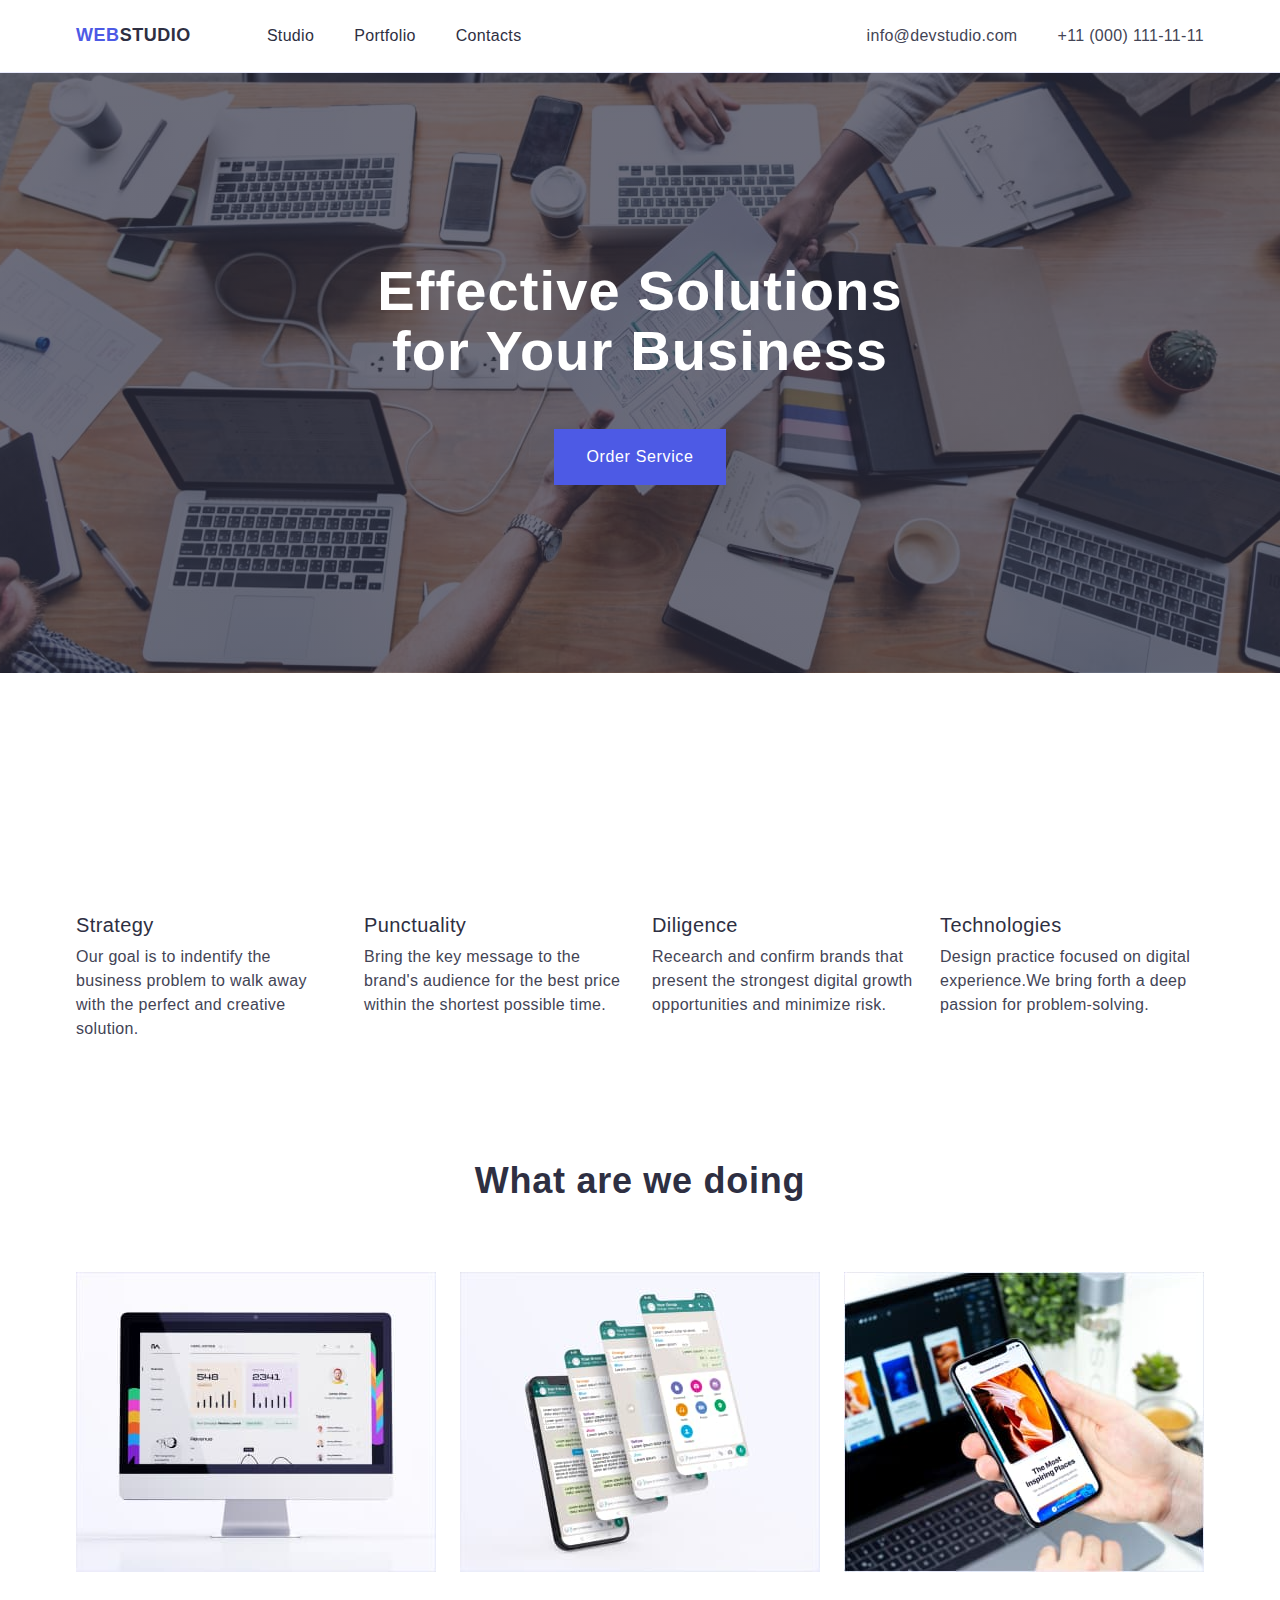
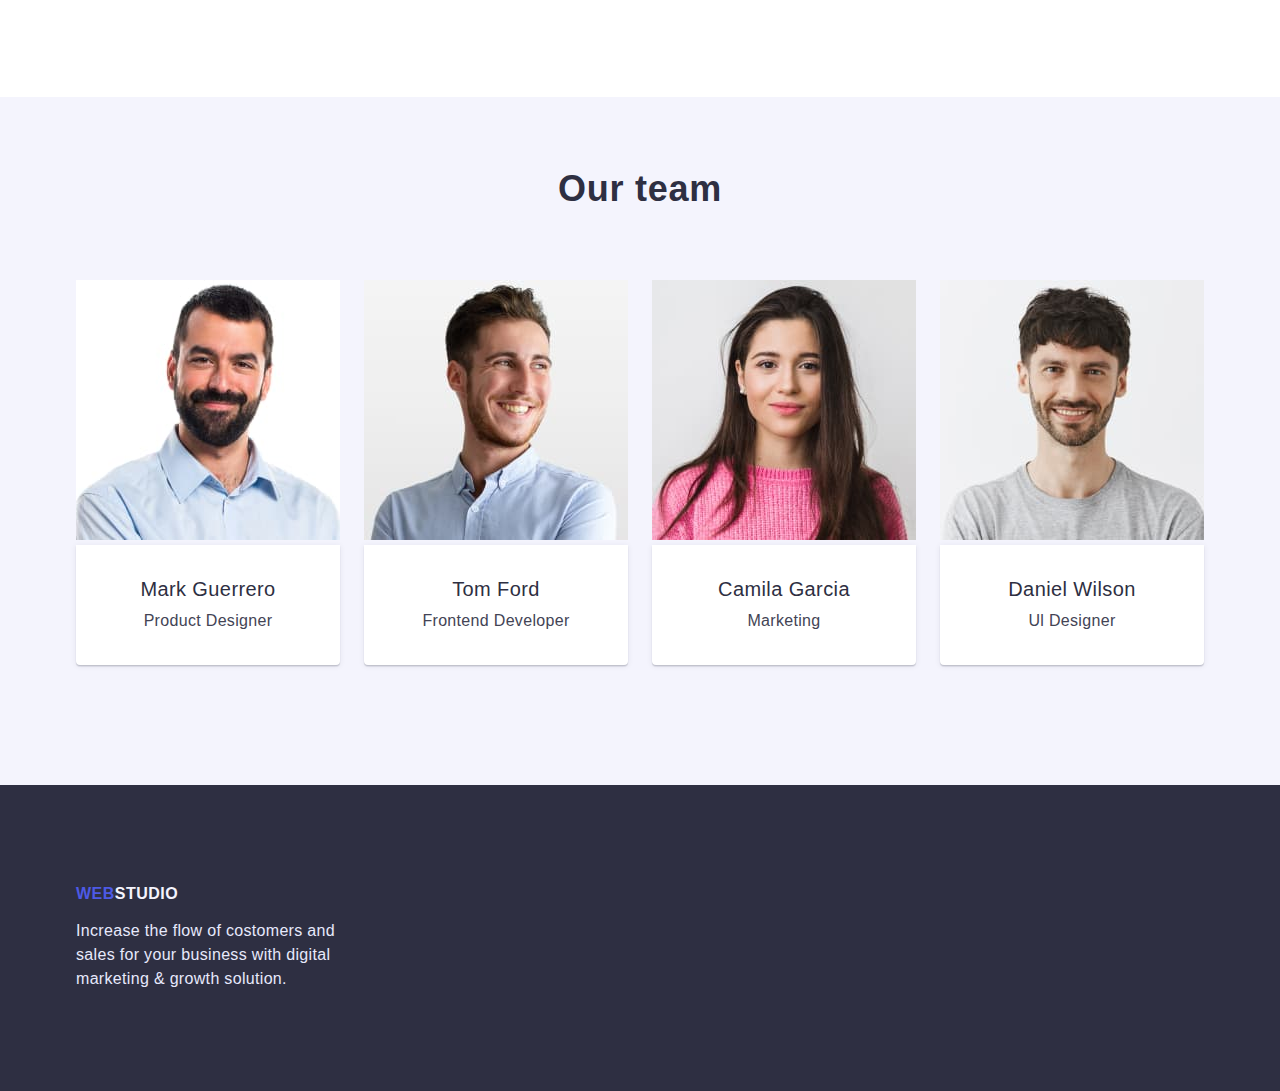
==== index.html @ 08e4a230 "new repositorii" ====
<!DOCTYPE html>
<html lang="en">
  <head>
    <meta charset="UTF-8" />
    <meta http-equiv="X-UA-Compatible" content="IE=edge" />
    <meta name="viewport" content="width=device-width, initial-scale=1.0" />
    <link
      rel="stylesheet"
      href="https://cdn.jsdelivr.net/npm/modern-normalize@1.1.0/modern-normalize.min.css"
    />
    <link rel="stylesheet" href="css/styles.css" />
    <title>WebStudio</title>
  </head>
  <body>
    <header class="header">
      <div class="header-container container">
        <a class="logotip" href=""
          ><span class="web">Web</span><span class="studiolog">Studio</span></a
        >
        <nav class="header-nav">
          <ul class="header-list list">
            <li>
              <a class="navigation-header main" href="">Studio</a>
            </li>
            <li>
              <a class="navigation-header main" href="portfolio.html"
                >Portfolio</a
              >
            </li>
            <li>
              <a class="navigation-header main" href="">Contacts</a>
            </li>
          </ul>
        </nav>
        <address>
          <ul class="header-list list">
            <li>
              <a class="contact" href="mailto:info@devstudio.com"
                >info@devstudio.com</a
              >
            </li>
            <li>
              <a class="contact" href="tel:+11(000)111-11-11"
                >+11 (000) 111-11-11</a
              >
            </li>
          </ul>
        </address>
      </div>
    </header>
    <main>
      <section class="section-hero hero">
        <div class="container">
          <h1 class="title">
            Effective Solutions<br />
            for Your Business
          </h1>
          <button class="button" type="button">Order Service</button>
        </div>
      </section>
      <section class="section-text">
        <div class="container">
          <h2 hidden>features</h2>
          <ul class="advantages list">
            <li class="iteam">
              <h3 class="minor">Strategy</h3>
              <p class="indent">
                Our goal is to indentify the business problem to walk away with
                the perfect and creative solution.
              </p>
            </li>
            <li class="iteam">
              <h3 class="minor">Punctuality</h3>
              <p class="indent">
                Bring the key message to the brand's audience for the best price
                within the shortest possible time.
              </p>
            </li>
            <li class="iteam">
              <h3 class="minor">Diligence</h3>
              <p class="indent">
                Recearch and confirm brands that present the strongest digital
                growth opportunities and minimize risk.
              </p>
            </li>
            <li class="iteam">
              <h3 class="minor">Technologies</h3>
              <p class="indent">
                Design practice focused on digital experience.We bring forth a
                deep passion for problem-solving.
              </p>
            </li>
          </ul>
        </div>
      </section>
      <section class="our-action">
        <div class="container">
          <h2 class="title-action subtitle">What are we doing</h2>
          <ul class="picture list">
            <li>
              <img src="./img/statistics.jpg" alt="mains creen" width="360" />
            </li>
            <li>
              <img src="./img/phones.jpg" alt="messages" width="360" />
            </li>
            <li>
              <img src="./img/phone.jpg" alt="phone" width="360" />
            </li>
          </ul>
        </div>
      </section>
      <section class="our-team">
        <div class="container">
          <h2 class="subtitle">Our team</h2>
          <ul class="second-picture list">
            <li>
              <img src="./img/mark.jpg" alt="product designer" width="264" />
              <div class="card-content">
                <h3 class="teams minor">Mark Guerrero</h3>
                <p class="teams-indent indent">Product Designer</p>
              </div>
            </li>
            <li>
              <img src="./img/tom.jpg" alt="frontend developer" width="264" />
              <div class="card-content">
                <h3 class="teams minor">Tom Ford</h3>
                <p class="teams-indent indent">Frontend Developer</p>
              </div>
            </li>
            <li>
              <img src="./img/woman.jpg" alt="Marketing" width="264" />
              <div class="card-content">
                <h3 class="teams minor">Camila Garcia</h3>
                <p class="teams-indent indent">Marketing</p>
              </div>
            </li>
            <li>
              <img src="./img/dani.jpg" alt="Designer" width="264" />
              <div class="card-content">
                <h3 class="teams minor">Daniel Wilson</h3>
                <p class="teams-indent indent">Ul Designer</p>
              </div>
            </li>
          </ul>
        </div>
      </section>
    </main>
    <footer class="herofooter">
      <div class="container">
        <a class="footerlogo" href=""
          ><span class="logo">Web</span><span class="type">Studio</span></a
        >
        <p class="subfooter">
          Increase the flow of costomers and<br />
          sales for your business with digital<br />
          marketing & growth solution.
        </p>
      </div>
    </footer>
  </body>
</html>
---- css/styles.css ----
:root {
  --color1: #434455;
  --color2: #2e2f42;
  --color3: #4d5ae5;
  --color4: #404bbf;
  --color5: #ffffff;
  --color6: #e7e9fc;
  --color7: #f4f4fd;
  --background-color-hero: #2e2f42;
  --background-color-buttton: #4d5ae5;
  --background-color-buttons: #f4f4fd;
}
body {
  font-family: "Roboto", sans-serif;
  color: var(--color1);
}
h1,
h2,
h3,
p,
ul {
  padding: 0;
  margin: 0;
}
.container {
  width: 1158px;
  padding-left: 15px;
  padding-right: 15px;
  margin-left: auto;
  margin-right: auto;
}
.header {
  border-bottom: 1px solid #e7e9fc;
}
.navigation-header {
  display: flex;
  gap: 40px;
  padding-top: 24px;
  padding-bottom: 24px;
}
.header-container {
  display: flex;
  align-items: center;
}
.header-list {
  display: flex;
  gap: 40px;
}
.header-nav {
  margin-right: auto;
}
.list {
  list-style: none;
}
.logotip {
  color: var(--color3);
  font-family: "Raleway", sans-serif;
  font-weight: 800;
  font-size: 18px;
  line-height: 1.3;
  letter-spacing: 0.03em;
  text-transform: uppercase;
  text-decoration: none;
  margin-right: 76px;
}
span.studiolog {
  color: var(--color2);
}
.main {
  color: var(--color2);
  line-height: 1.5;
  letter-spacing: 0.02em;
  text-decoration: none;
  font-weight: 500;
}
.main:active {
  color: var(--color4);
}
.main:focus {
  color: var(--color4);
}
.main:hover {
  color: var(--color4);
}
.contact {
  text-decoration: none;
  color: var(--color1);
  font-style: normal;
  line-height: 1.5;
  letter-spacing: 0.02em;
}
.contact:hover {
  color: var(--color4);
}
.contact:focus {
  color: var(--color4);
}
.hero {
  background-color: var(--background-color-hero);
  background-image: linear-gradient(
      rgba(46, 47, 66, 0.7),
      rgba(46, 47, 66, 0.7)
    ),
    url(../img/office\ .jpg);
  background-repeat: no-repeat;
  background-position: center;
  background-size: cover;
}
.title {
  font-size: 56px;
  color: var(--color5);
  letter-spacing: 0.02em;
  line-height: 1.07;
  text-align: center;
  margin-bottom: 48px;
}
.section-hero {
  padding-top: 188px;
  padding-bottom: 188px;
}
.button {
  background-color: var(--color3);
  color: var(--color5);
  font-weight: 500;
  line-height: 1.5;
  letter-spacing: 0.04em;
  cursor: pointer;
  font-size: 16px;
  font-family: "Roboto", sans-serif;
  display: block;
  margin: 0 auto;
  padding-top: 16px;
  padding-bottom: 16px;
  padding-left: 32px;
  padding-right: 32px;
  justify-content: center;
  border: none;
}

.button:hover {
  background-color: var(--color4);
  box-shadow: 0px 4px 4px rgba(0, 0, 0, 0.15);
}
.button:focus {
  background-color: var(--color4);
  box-shadow: 0px 4px 4px rgba(0, 0, 0, 0.15);
}
.advantages {
  padding-top: 120px;
  padding-bottom: 120px;
  display: flex;
  margin: 0;
  padding: 0;
  gap: 24px;
}
.section-text {
  padding-top: 240px;
  padding-bottom: 120px;
}
.iteam {
  flex-basis: calc(100% / 4);
}
.picture {
  display: flex;
  flex-direction: row;
  gap: 24px;
}
.our-action {
  padding-bottom: 120px;
}
.title-action {
  margin-bottom: 72px;
}
.our-team {
  padding-top: 72px;
  padding-bottom: 120px;
  background-color: #f4f4fd;
}
.second-picture {
  margin-top: 72px;

  display: flex;
  flex-direction: row;
  gap: 24px;
  max-width: 100%;
}
.teams {
  padding: top 16px;
  margin-bottom: 8px;
  text-align: center;
}
.teams-indent {
  text-align: center;
}
.card-content {
  padding-top: 32px;
  padding-bottom: 32px;
  background-color: #ffffff;
  border-radius: 0px 0px 4px 4px;
  box-shadow: 0px 1px 6px rgba(46, 47, 66, 0.08),
    0px 1px 1px rgba(46, 47, 66, 0.16), 0px 2px 1px rgba(46, 47, 66, 0.08);
}
.subtitle {
  color: var(--color2);
  font-size: 36px;
  line-height: 1.1;
  letter-spacing: 0.02em;
  text-align: center;
}
.minor {
  color: var(--color2);
  font-weight: 500;
  line-height: 1.2;
  letter-spacing: 0.02em;
  font-size: 20px;
  margin-bottom: 8px;
}
.indent {
  line-height: 1.5;
  letter-spacing: 0.02em;
}
.herofooter {
  background-color: var(--color2);
  margin: 0;
  padding-top: 100px;
  padding-bottom: 100px;
}
.subfooter {
  color: var(--color6);
  line-height: 1.5;
  letter-spacing: 0.02em;
  margin-top: 16px;
}

.footerlogo {
  font-family: "Raleway", sans-serif;
  font-weight: 800;
  line-height: 1.1;
  letter-spacing: 0.03em;
  text-transform: uppercase;
  text-decoration: none;
}
span.logo {
  color: var(--color3);
}
span.type {
  color: var(--color7);
}
.navigation {
  font-weight: 500;
  line-height: 1.5;
  letter-spacing: 0.04em;
  background-color: var(--background-color-buttons);
  color: var(--color3);
  border: 1px solid var(--color6);
  border-radius: 4px;
  cursor: pointer;
  padding-top: 12px;
  padding-bottom: 12px;
  padding-left: 24px;
  padding-right: 24px;
}
.navigation:hover {
  background-color: var(--color4);
  color: var(--color5);
}
.navigation:focus {
  background-color: var(--color4);
  color: var(--color5);
}
.links {
  text-decoration: none;
  letter-spacing: 0.02em;
  color: var(--color1);
  line-height: 1.5;
}
.roster {
  display: flex;
  flex-direction: row;
  gap: 24px;
  justify-content: center;
  margin-bottom: 72px;
}
.buttons-portfolio {
  padding-top: 96px;
  padding-bottom: 120px;
}
.card-images {
  display: flex;
  gap: 48px 24px;
  flex-wrap: wrap;
  flex-basis: calc(100% / 3);
}
.second-card-content {
  padding-top: 32px;
  padding-bottom: 32px;
  padding-left: 16px;
  background-color: #ffffff;
  border: 1px solid #e7e9fc;
  border-top: none;
}
.title-port {
  margin-bottom: 8px;
}
.img-portfolio {
  display: block;
  max-width: 100%;
  height: auto;
}
.cards-teams {
  flex-basis: calc((100% - 2 * 24px) / 3);
}
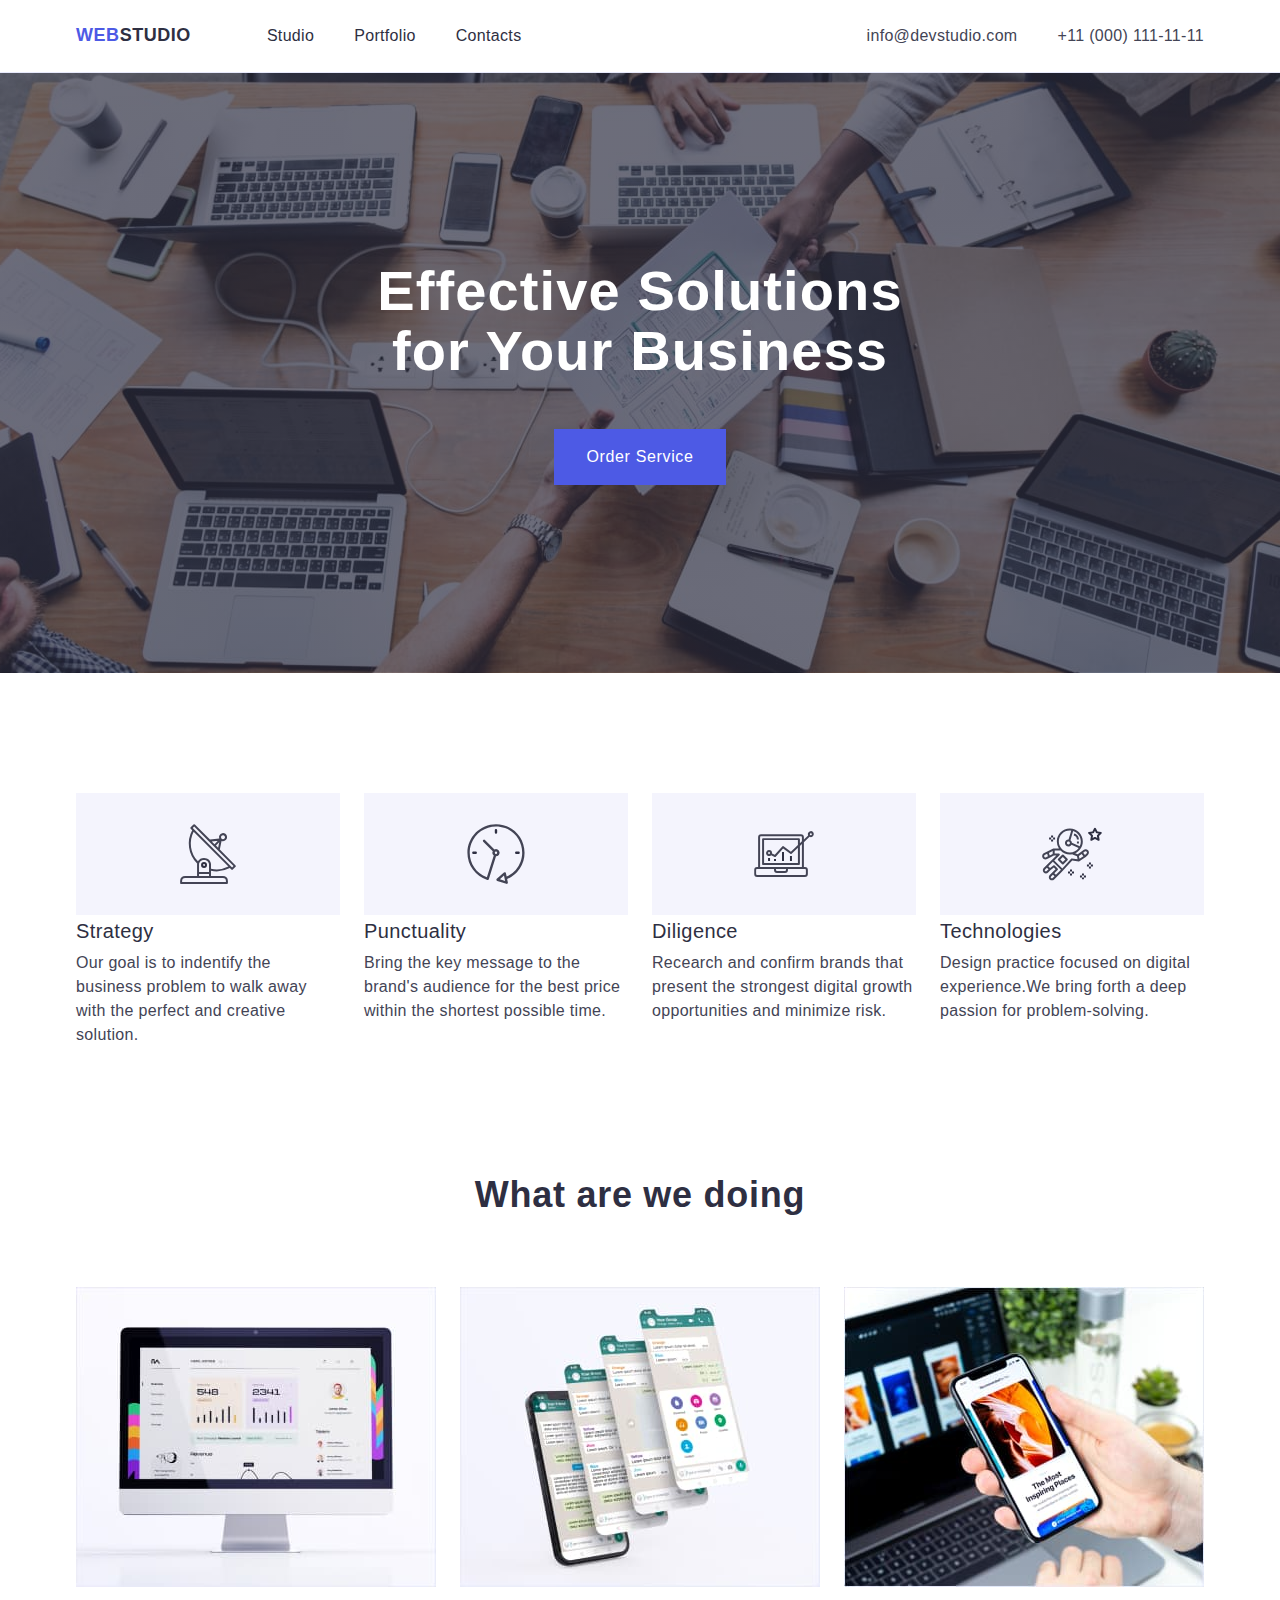
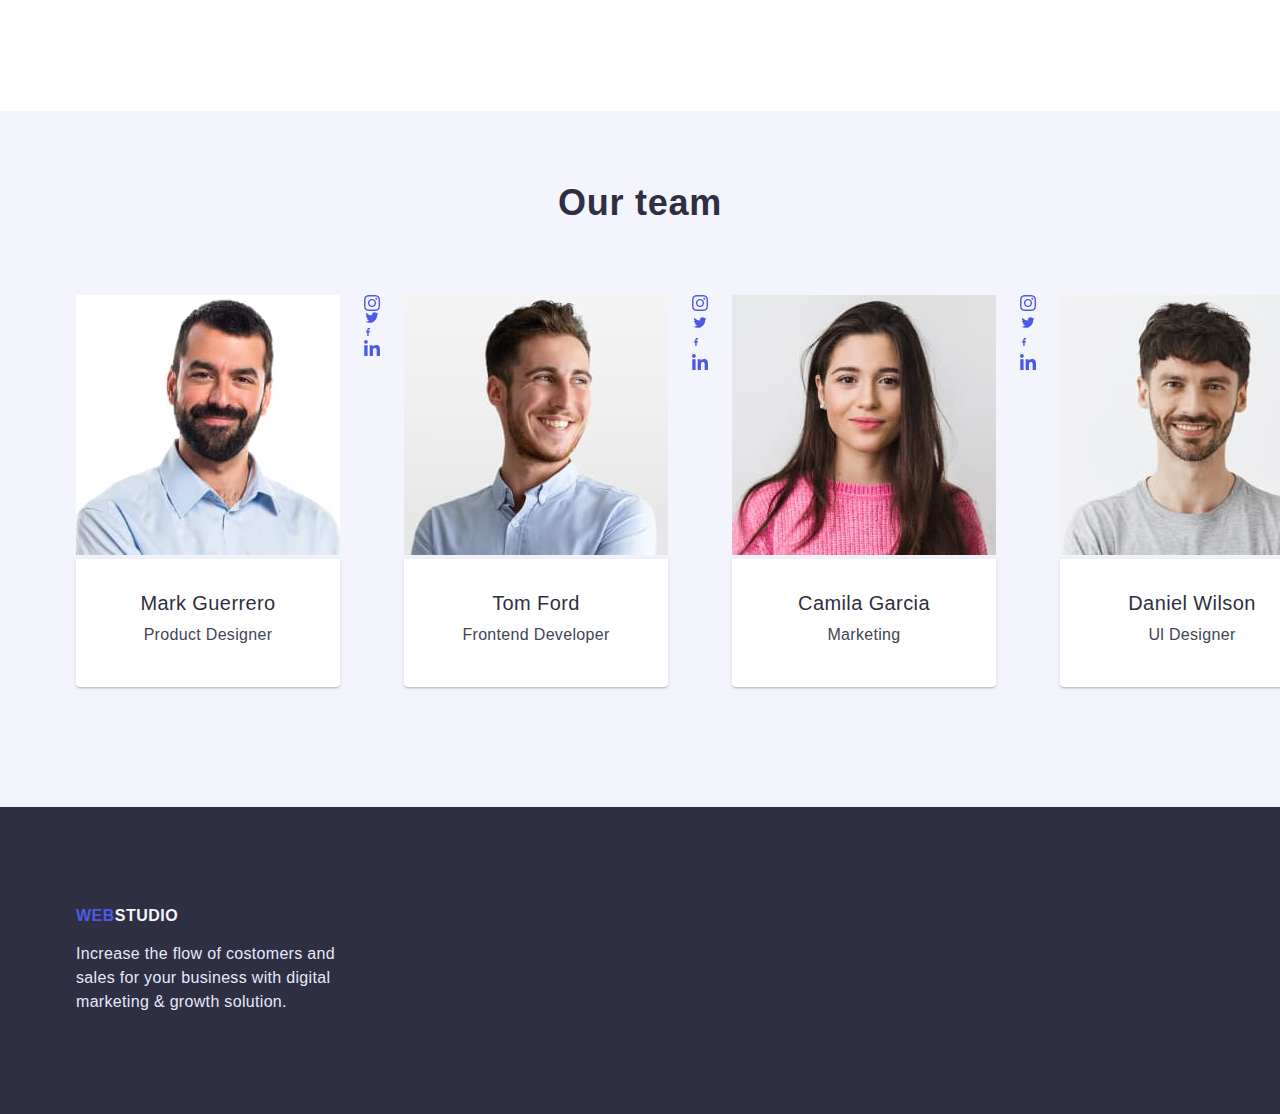
==== commit 874d04c9: "my update" ====
--- a/index.html
+++ b/index.html
@@ -63,6 +63,9 @@
           <h2 hidden>features</h2>
           <ul class="advantages list">
             <li class="iteam">
+              <svg class="advantages-icon" width="64" height="64">
+                <use href="./img/icons.svg#icon-antenna"></use>
+              </svg>
               <h3 class="minor">Strategy</h3>
               <p class="indent">
                 Our goal is to indentify the business problem to walk away with
@@ -70,6 +73,9 @@
               </p>
             </li>
             <li class="iteam">
+              <svg class="advantages-icon" width="64" height="64">
+                <use href="./img/icons.svg#icon-clock"></use>
+              </svg>
               <h3 class="minor">Punctuality</h3>
               <p class="indent">
                 Bring the key message to the brand's audience for the best price
@@ -77,6 +83,9 @@
               </p>
             </li>
             <li class="iteam">
+              <svg class="advantages-icon" width="64" heigh="64">
+                <use href="./img/icons.svg#icon-diagram"></use>
+              </svg>
               <h3 class="minor">Diligence</h3>
               <p class="indent">
                 Recearch and confirm brands that present the strongest digital
@@ -84,6 +93,9 @@
               </p>
             </li>
             <li class="iteam">
+              <svg class="advantages-icon" width="64" heigh="64">
+                <use href="./img/icons.svg#icon-astronaut"></use>
+              </svg>
               <h3 class="minor">Technologies</h3>
               <p class="indent">
                 Design practice focused on digital experience.We bring forth a
@@ -120,6 +132,28 @@
                 <p class="teams-indent indent">Product Designer</p>
               </div>
             </li>
+            <li class="icons">
+              <a class="icons-links" href="" aria-label="Instagram link">
+                <svg class="team-links" width="16" height="16">
+                  <use href="./img/icons.svg#icon-instagram"></use>
+                </svg>
+              </a>
+              <a class="icons-links" href="" aria-label="Twitter link">
+                <svg class="team-links" width="16" height="13">
+                  <use href="./img/icons.svg#icon-twitter"></use>
+                </svg>
+              </a>
+              <a class="icons-links" href="" aria-label="Facebook link">
+                <svg class="team-links" width="8" height="16">
+                  <use href="./img/icons.svg#icon-facebook"></use>
+                </svg>
+              </a>
+              <a class="icons-links" href="" aria-label="Linkedin link">
+                <svg class="team-links" width="16" height="16">
+                  <use href="./img/icons.svg#icon-linkedin"></use>
+                </svg>
+              </a>
+            </li>
             <li>
               <img src="./img/tom.jpg" alt="frontend developer" width="264" />
               <div class="card-content">
@@ -127,6 +161,28 @@
                 <p class="teams-indent indent">Frontend Developer</p>
               </div>
             </li>
+            <li class="icons">
+              <a class="icon-links" href="" aria-label="Instagram link">
+                <svg class="team-links" width="16" height="16">
+                  <use href="./img/icons.svg#icon-instagram"></use>
+                </svg>
+              </a>
+              <a class="icon-links" href="" aria-label="Twitter link">
+                <svg class="team-links" width="16" height="13">
+                  <use href="./img/icons.svg#icon-twitter"></use>
+                </svg>
+              </a>
+              <a class="icon-links" href="" aria-label="Facebook link">
+                <svg class="team-links" width="8" height="16">
+                  <use href="./img/icons.svg#icon-facebook"></use>
+                </svg>
+              </a>
+              <a class="icon-links" href="" aria-label="Linkedin link">
+                <svg class="team-links" width="16" height="16">
+                  <use href="./img/icons.svg#icon-linkedin"></use>
+                </svg>
+              </a>
+            </li>
             <li>
               <img src="./img/woman.jpg" alt="Marketing" width="264" />
               <div class="card-content">
@@ -134,12 +190,56 @@
                 <p class="teams-indent indent">Marketing</p>
               </div>
             </li>
+            <li class="icons">
+              <a class="icon-links" href="" aria-label="Instagram link">
+                <svg class="team-links" width="16" height="16">
+                  <use href="./img/icons.svg#icon-instagram"></use>
+                </svg>
+              </a>
+              <a class="icon-links" href="" aria-label="Twitter link">
+                <svg class="team-links" width="16" height="13">
+                  <use href="./img/icons.svg#icon-twitter"></use>
+                </svg>
+              </a>
+              <a class="icon-links" href="" aria-label="Facebook link">
+                <svg class="team-links" width="8" height="16">
+                  <use href="./img/icons.svg#icon-facebook"></use>
+                </svg>
+              </a>
+              <a class="icon-links" href="" aria-label="Linkedin link">
+                <svg class="team-links" width="16" height="16">
+                  <use href="./img/icons.svg#icon-linkedin"></use>
+                </svg>
+              </a>
+            </li>
             <li>
               <img src="./img/dani.jpg" alt="Designer" width="264" />
               <div class="card-content">
                 <h3 class="teams minor">Daniel Wilson</h3>
                 <p class="teams-indent indent">Ul Designer</p>
               </div>
+            </li>
+            <li class="icons">
+              <a class="icon-links" href="" aria-label="Instagram link">
+                <svg class="team-links" width="16" height="16">
+                  <use href="./img/icons.svg#icon-instagram"></use>
+                </svg>
+              </a>
+              <a class="icon-links" href="" aria-label="Twitter link">
+                <svg class="team-links" width="16" height="13">
+                  <use href="./img/icons.svg#icon-twitter"></use>
+                </svg>
+              </a>
+              <a class="icon-links" href="" aria-label="Facebook link">
+                <svg class="team-links" width="8" height="16">
+                  <use href="./img/icons.svg#icon-facebook"></use>
+                </svg>
+              </a>
+              <a class="icon-links" href="" aria-label="Linkedin link">
+                <svg class="team-links" width="16" height="16">
+                  <use href="./img/icons.svg#icon-linkedin"></use>
+                </svg>
+              </a>
             </li>
           </ul>
         </div>
--- a/css/styles.css
+++ b/css/styles.css
@@ -154,7 +154,7 @@
   gap: 24px;
 }
 .section-text {
-  padding-top: 240px;
+  padding-top: 120px;
   padding-bottom: 120px;
 }
 .iteam {
@@ -178,7 +178,6 @@
 }
 .second-picture {
   margin-top: 72px;
-
   display: flex;
   flex-direction: row;
   gap: 24px;
@@ -218,6 +217,7 @@
 .indent {
   line-height: 1.5;
   letter-spacing: 0.02em;
+  margin-bottom: 8px;
 }
 .herofooter {
   background-color: var(--color2);
@@ -310,3 +310,15 @@
 .cards-teams {
   flex-basis: calc((100% - 2 * 24px) / 3);
 }
+.advantages-icon {
+  background-color: #f4f4fd;
+  width: 264px;
+  height: 122px;
+  padding-top: 24px;
+  padding-bottom: 24px;
+  padding-left: 102.14px;
+  padding-right: 102.14px;
+}
+.icons-links {
+  display: flex;
+}
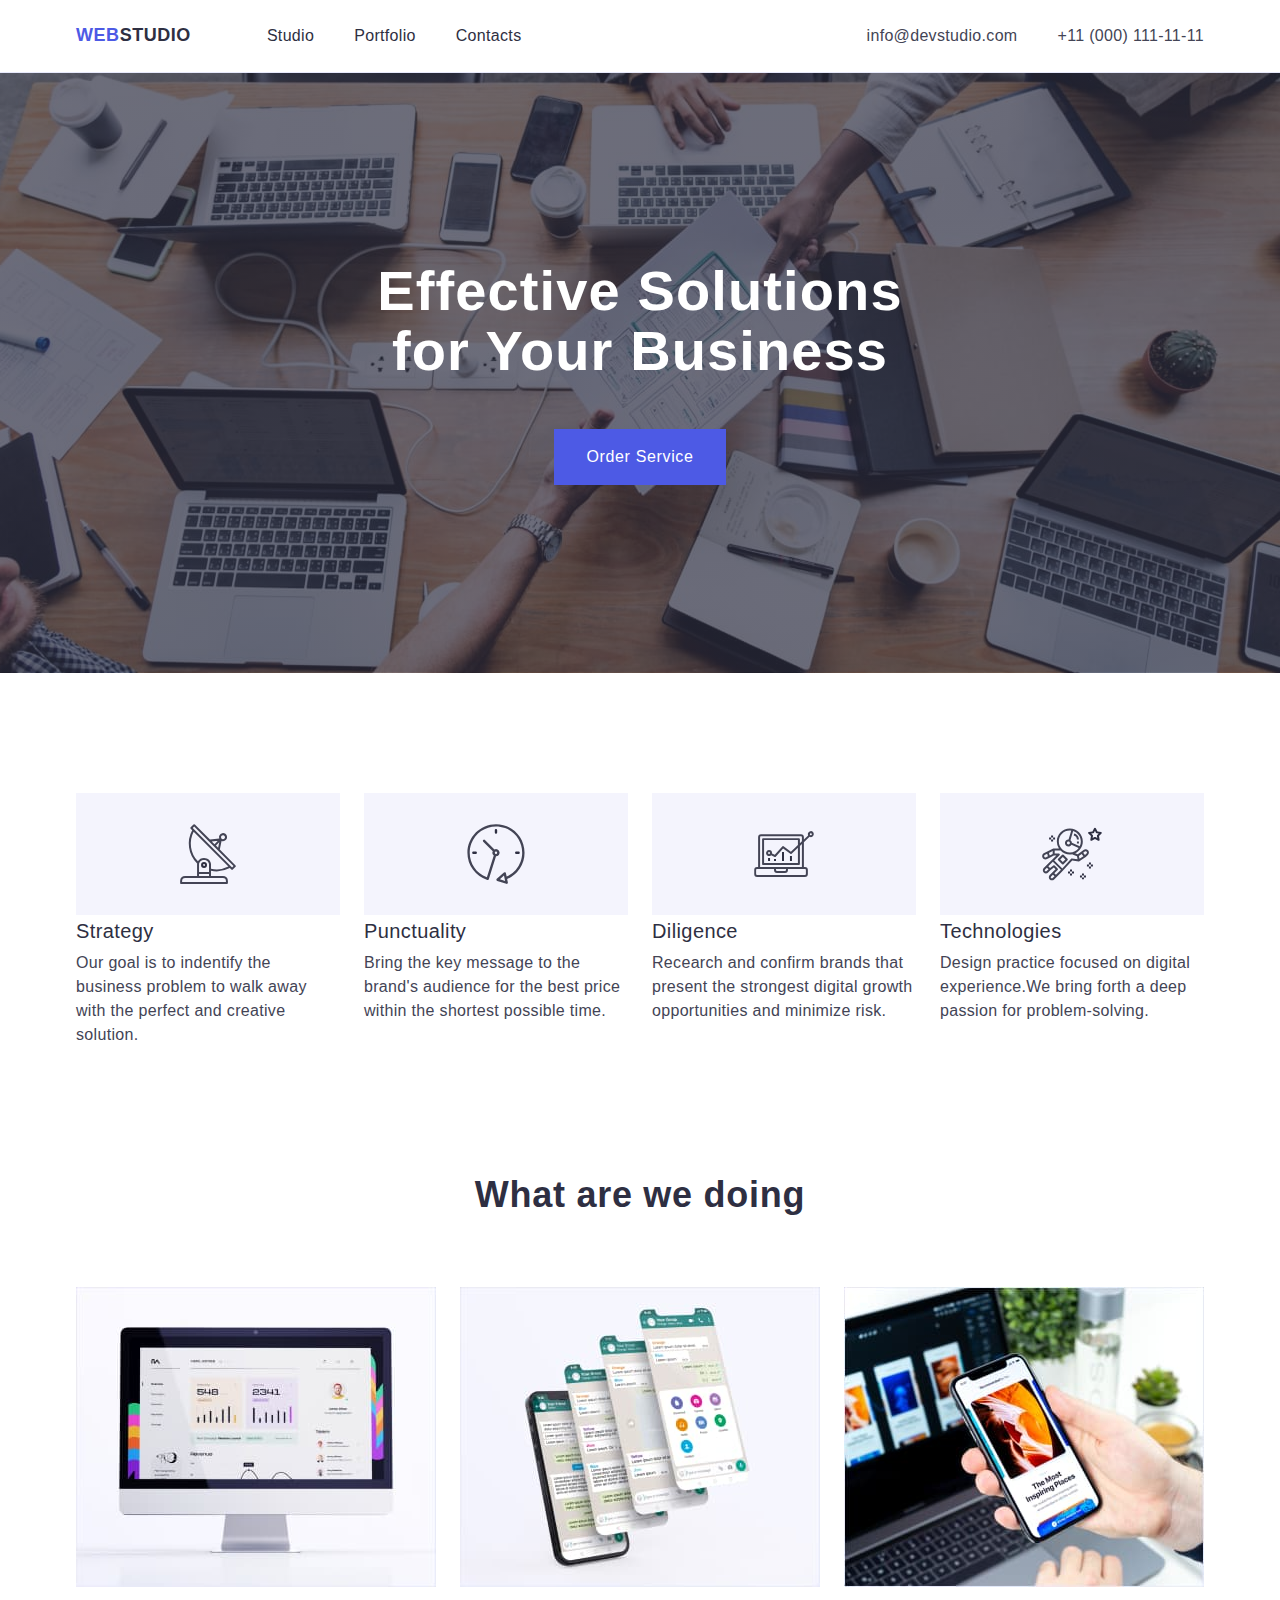
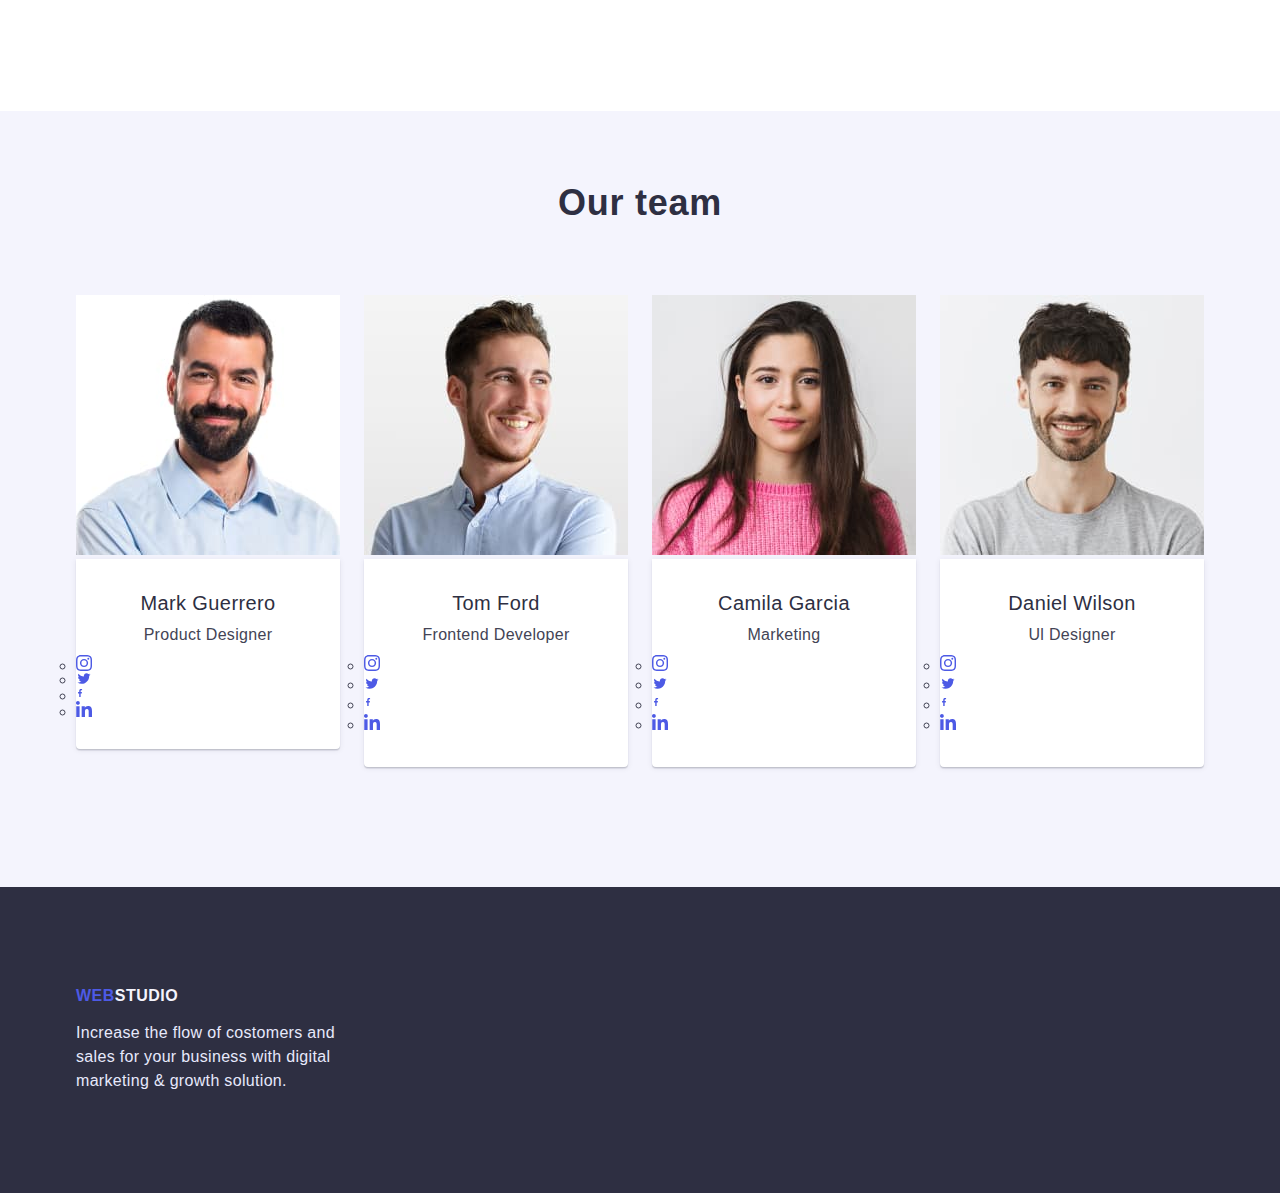
==== commit a434047d: "update new" ====
--- a/index.html
+++ b/index.html
@@ -130,116 +130,149 @@
               <div class="card-content">
                 <h3 class="teams minor">Mark Guerrero</h3>
                 <p class="teams-indent indent">Product Designer</p>
-              </div>
-            </li>
-            <li class="icons">
-              <a class="icons-links" href="" aria-label="Instagram link">
-                <svg class="team-links" width="16" height="16">
-                  <use href="./img/icons.svg#icon-instagram"></use>
-                </svg>
-              </a>
-              <a class="icons-links" href="" aria-label="Twitter link">
-                <svg class="team-links" width="16" height="13">
-                  <use href="./img/icons.svg#icon-twitter"></use>
-                </svg>
-              </a>
-              <a class="icons-links" href="" aria-label="Facebook link">
-                <svg class="team-links" width="8" height="16">
-                  <use href="./img/icons.svg#icon-facebook"></use>
-                </svg>
-              </a>
-              <a class="icons-links" href="" aria-label="Linkedin link">
-                <svg class="team-links" width="16" height="16">
-                  <use href="./img/icons.svg#icon-linkedin"></use>
-                </svg>
-              </a>
-            </li>
+                <ul class="list-icons">
+                  <li class="icons">
+                    <a class="icons-links" href="" aria-label="Instagram link">
+                      <svg class="team-links" width="16" height="16">
+                        <use href="./img/icons.svg#icon-instagram"></use>
+                      </svg>
+                    </a>
+                  </li>
+                  <li class="icons">
+                    <a class="icons-links" href="" aria-label="Twitter link">
+                      <svg class="team-links" width="16" height="13">
+                        <use href="./img/icons.svg#icon-twitter"></use>
+                      </svg>
+                    </a>
+                  </li>
+                  <li class="icons">
+                    <a class="icons-links" href="" aria-label="Facebook link">
+                      <svg class="team-links" width="8" height="16">
+                        <use href="./img/icons.svg#icon-facebook"></use>
+                      </svg>
+                    </a>
+                  </li>
+                  <li class="icons">
+                    <a class="icons-links" href="" aria-label="Linkedin link">
+                      <svg class="team-links" width="16" height="16">
+                        <use href="./img/icons.svg#icon-linkedin"></use>
+                      </svg>
+                    </a>
+                  </li>
+                </ul>
+              </div>
+            </li>
+
             <li>
               <img src="./img/tom.jpg" alt="frontend developer" width="264" />
               <div class="card-content">
                 <h3 class="teams minor">Tom Ford</h3>
                 <p class="teams-indent indent">Frontend Developer</p>
-              </div>
-            </li>
-            <li class="icons">
-              <a class="icon-links" href="" aria-label="Instagram link">
-                <svg class="team-links" width="16" height="16">
-                  <use href="./img/icons.svg#icon-instagram"></use>
-                </svg>
-              </a>
-              <a class="icon-links" href="" aria-label="Twitter link">
-                <svg class="team-links" width="16" height="13">
-                  <use href="./img/icons.svg#icon-twitter"></use>
-                </svg>
-              </a>
-              <a class="icon-links" href="" aria-label="Facebook link">
-                <svg class="team-links" width="8" height="16">
-                  <use href="./img/icons.svg#icon-facebook"></use>
-                </svg>
-              </a>
-              <a class="icon-links" href="" aria-label="Linkedin link">
-                <svg class="team-links" width="16" height="16">
-                  <use href="./img/icons.svg#icon-linkedin"></use>
-                </svg>
-              </a>
+                <ul class="list-icons">
+                  <li class="icons">
+                    <a class="icon-links" href="" aria-label="Instagram link">
+                      <svg class="team-links" width="16" height="16">
+                        <use href="./img/icons.svg#icon-instagram"></use>
+                      </svg>
+                    </a>
+                  </li>
+                  <li class="icons">
+                    <a class="icon-links" href="" aria-label="Twitter link">
+                      <svg class="team-links" width="16" height="13">
+                        <use href="./img/icons.svg#icon-twitter"></use>
+                      </svg>
+                    </a>
+                  </li>
+                  <li class="icons">
+                    <a class="icon-links" href="" aria-label="Facebook link">
+                      <svg class="team-links" width="8" height="16">
+                        <use href="./img/icons.svg#icon-facebook"></use>
+                      </svg>
+                    </a>
+                  </li>
+                  <li class="icons">
+                    <a class="icon-links" href="" aria-label="Linkedin link">
+                      <svg class="team-links" width="16" height="16">
+                        <use href="./img/icons.svg#icon-linkedin"></use>
+                      </svg>
+                    </a>
+                  </li>
+                </ul>
+              </div>
             </li>
             <li>
               <img src="./img/woman.jpg" alt="Marketing" width="264" />
               <div class="card-content">
                 <h3 class="teams minor">Camila Garcia</h3>
                 <p class="teams-indent indent">Marketing</p>
-              </div>
-            </li>
-            <li class="icons">
-              <a class="icon-links" href="" aria-label="Instagram link">
-                <svg class="team-links" width="16" height="16">
-                  <use href="./img/icons.svg#icon-instagram"></use>
-                </svg>
-              </a>
-              <a class="icon-links" href="" aria-label="Twitter link">
-                <svg class="team-links" width="16" height="13">
-                  <use href="./img/icons.svg#icon-twitter"></use>
-                </svg>
-              </a>
-              <a class="icon-links" href="" aria-label="Facebook link">
-                <svg class="team-links" width="8" height="16">
-                  <use href="./img/icons.svg#icon-facebook"></use>
-                </svg>
-              </a>
-              <a class="icon-links" href="" aria-label="Linkedin link">
-                <svg class="team-links" width="16" height="16">
-                  <use href="./img/icons.svg#icon-linkedin"></use>
-                </svg>
-              </a>
+                <ul class="list-icons">
+                  <li class="icons">
+                    <a class="icon-links" href="" aria-label="Instagram link">
+                      <svg class="team-links" width="16" height="16">
+                        <use href="./img/icons.svg#icon-instagram"></use>
+                      </svg>
+                    </a>
+                  </li>
+                  <li class="icons">
+                    <a class="icon-links" href="" aria-label="Twitter link">
+                      <svg class="team-links" width="16" height="13">
+                        <use href="./img/icons.svg#icon-twitter"></use>
+                      </svg>
+                    </a>
+                  </li>
+                  <li class="icons">
+                    <a class="icon-links" href="" aria-label="Facebook link">
+                      <svg class="team-links" width="8" height="16">
+                        <use href="./img/icons.svg#icon-facebook"></use>
+                      </svg>
+                    </a>
+                  </li>
+                  <li class="icons">
+                    <a class="icon-links" href="" aria-label="Linkedin link">
+                      <svg class="team-links" width="16" height="16">
+                        <use href="./img/icons.svg#icon-linkedin"></use>
+                      </svg>
+                    </a>
+                  </li>
+                </ul>
+              </div>
             </li>
             <li>
               <img src="./img/dani.jpg" alt="Designer" width="264" />
               <div class="card-content">
                 <h3 class="teams minor">Daniel Wilson</h3>
                 <p class="teams-indent indent">Ul Designer</p>
-              </div>
-            </li>
-            <li class="icons">
-              <a class="icon-links" href="" aria-label="Instagram link">
-                <svg class="team-links" width="16" height="16">
-                  <use href="./img/icons.svg#icon-instagram"></use>
-                </svg>
-              </a>
-              <a class="icon-links" href="" aria-label="Twitter link">
-                <svg class="team-links" width="16" height="13">
-                  <use href="./img/icons.svg#icon-twitter"></use>
-                </svg>
-              </a>
-              <a class="icon-links" href="" aria-label="Facebook link">
-                <svg class="team-links" width="8" height="16">
-                  <use href="./img/icons.svg#icon-facebook"></use>
-                </svg>
-              </a>
-              <a class="icon-links" href="" aria-label="Linkedin link">
-                <svg class="team-links" width="16" height="16">
-                  <use href="./img/icons.svg#icon-linkedin"></use>
-                </svg>
-              </a>
+                <ul class="list-icons">
+                  <li class="icons">
+                    <a class="icon-links" href="" aria-label="Instagram link">
+                      <svg class="team-links" width="16" height="16">
+                        <use href="./img/icons.svg#icon-instagram"></use>
+                      </svg>
+                    </a>
+                  </li>
+                  <li class="icons">
+                    <a class="icon-links" href="" aria-label="Twitter link">
+                      <svg class="team-links" width="16" height="13">
+                        <use href="./img/icons.svg#icon-twitter"></use>
+                      </svg>
+                    </a>
+                  </li>
+                  <li class="icons">
+                    <a class="icon-links" href="" aria-label="Facebook link">
+                      <svg class="team-links" width="8" height="16">
+                        <use href="./img/icons.svg#icon-facebook"></use>
+                      </svg>
+                    </a>
+                  </li>
+                  <li class="icons">
+                    <a class="icon-links" href="" aria-label="Linkedin link">
+                      <svg class="team-links" width="16" height="16">
+                        <use href="./img/icons.svg#icon-linkedin"></use>
+                      </svg>
+                    </a>
+                  </li>
+                </ul>
+              </div>
             </li>
           </ul>
         </div>
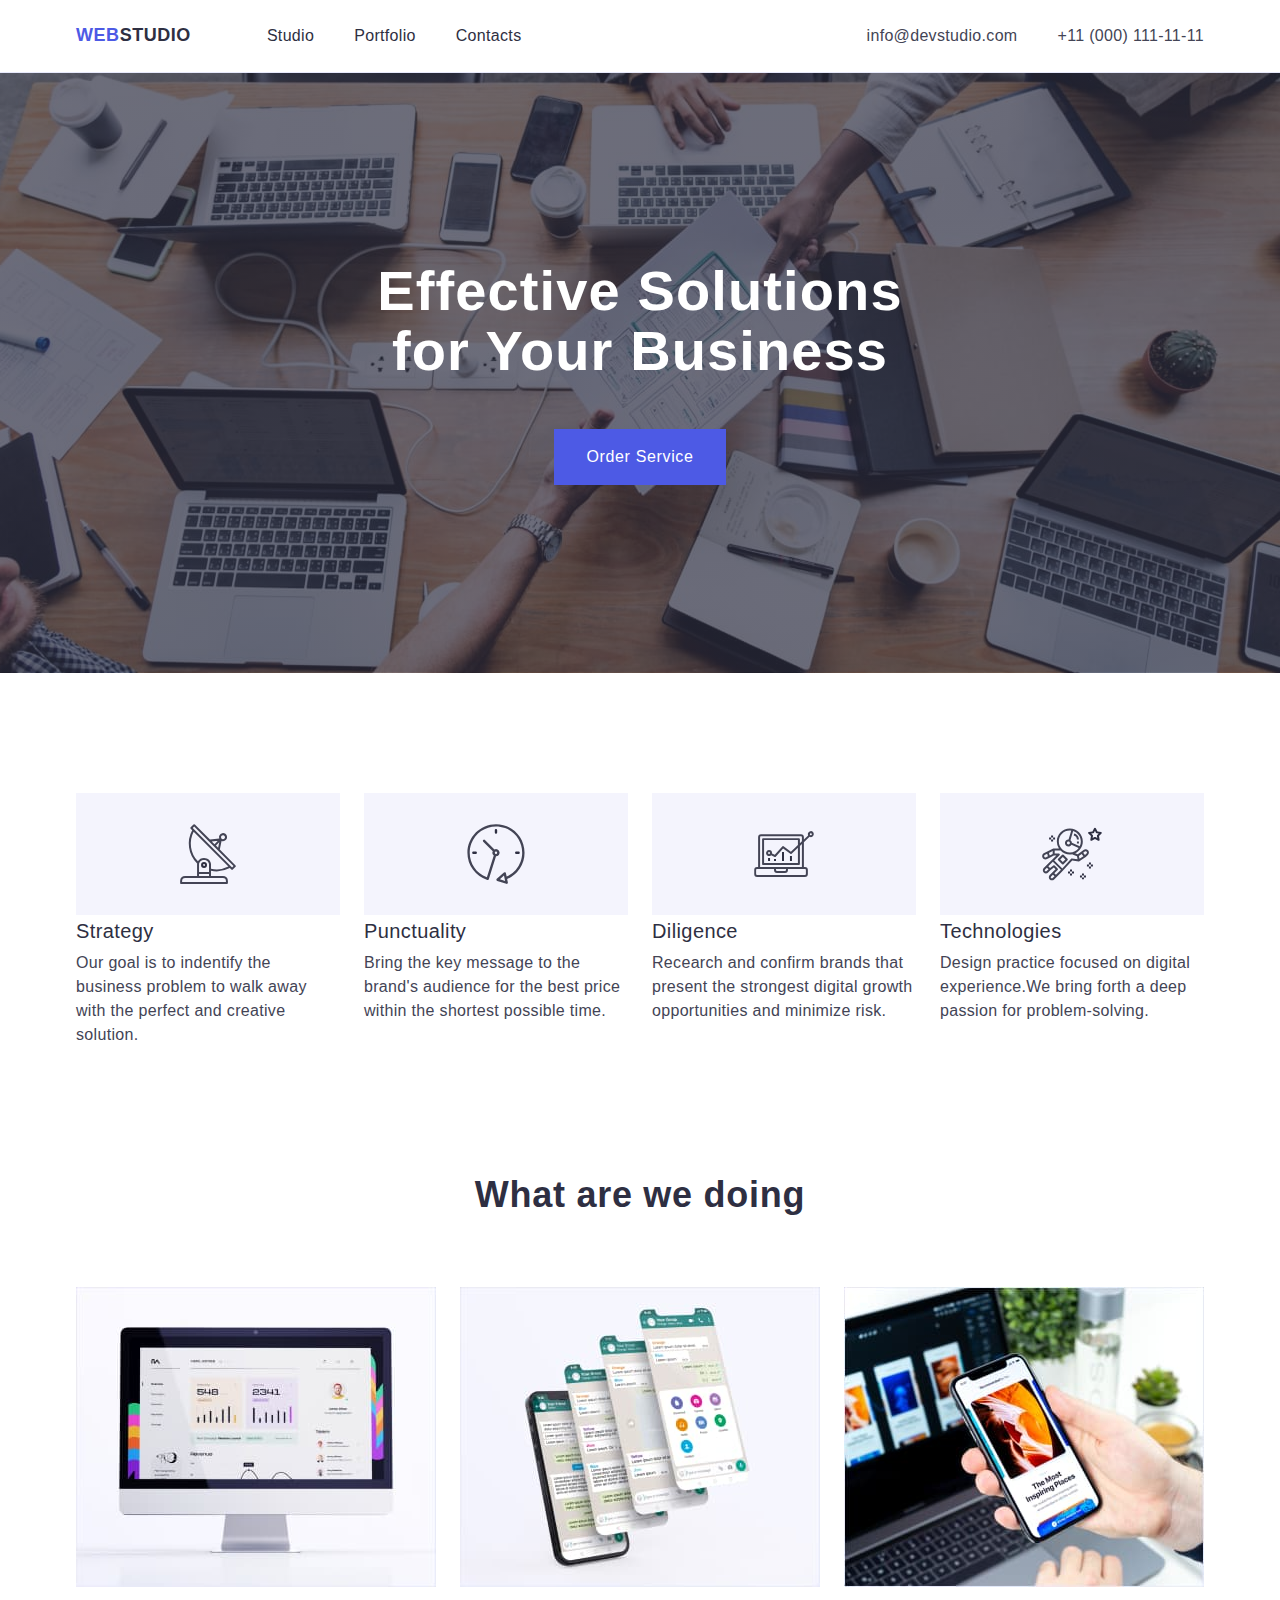
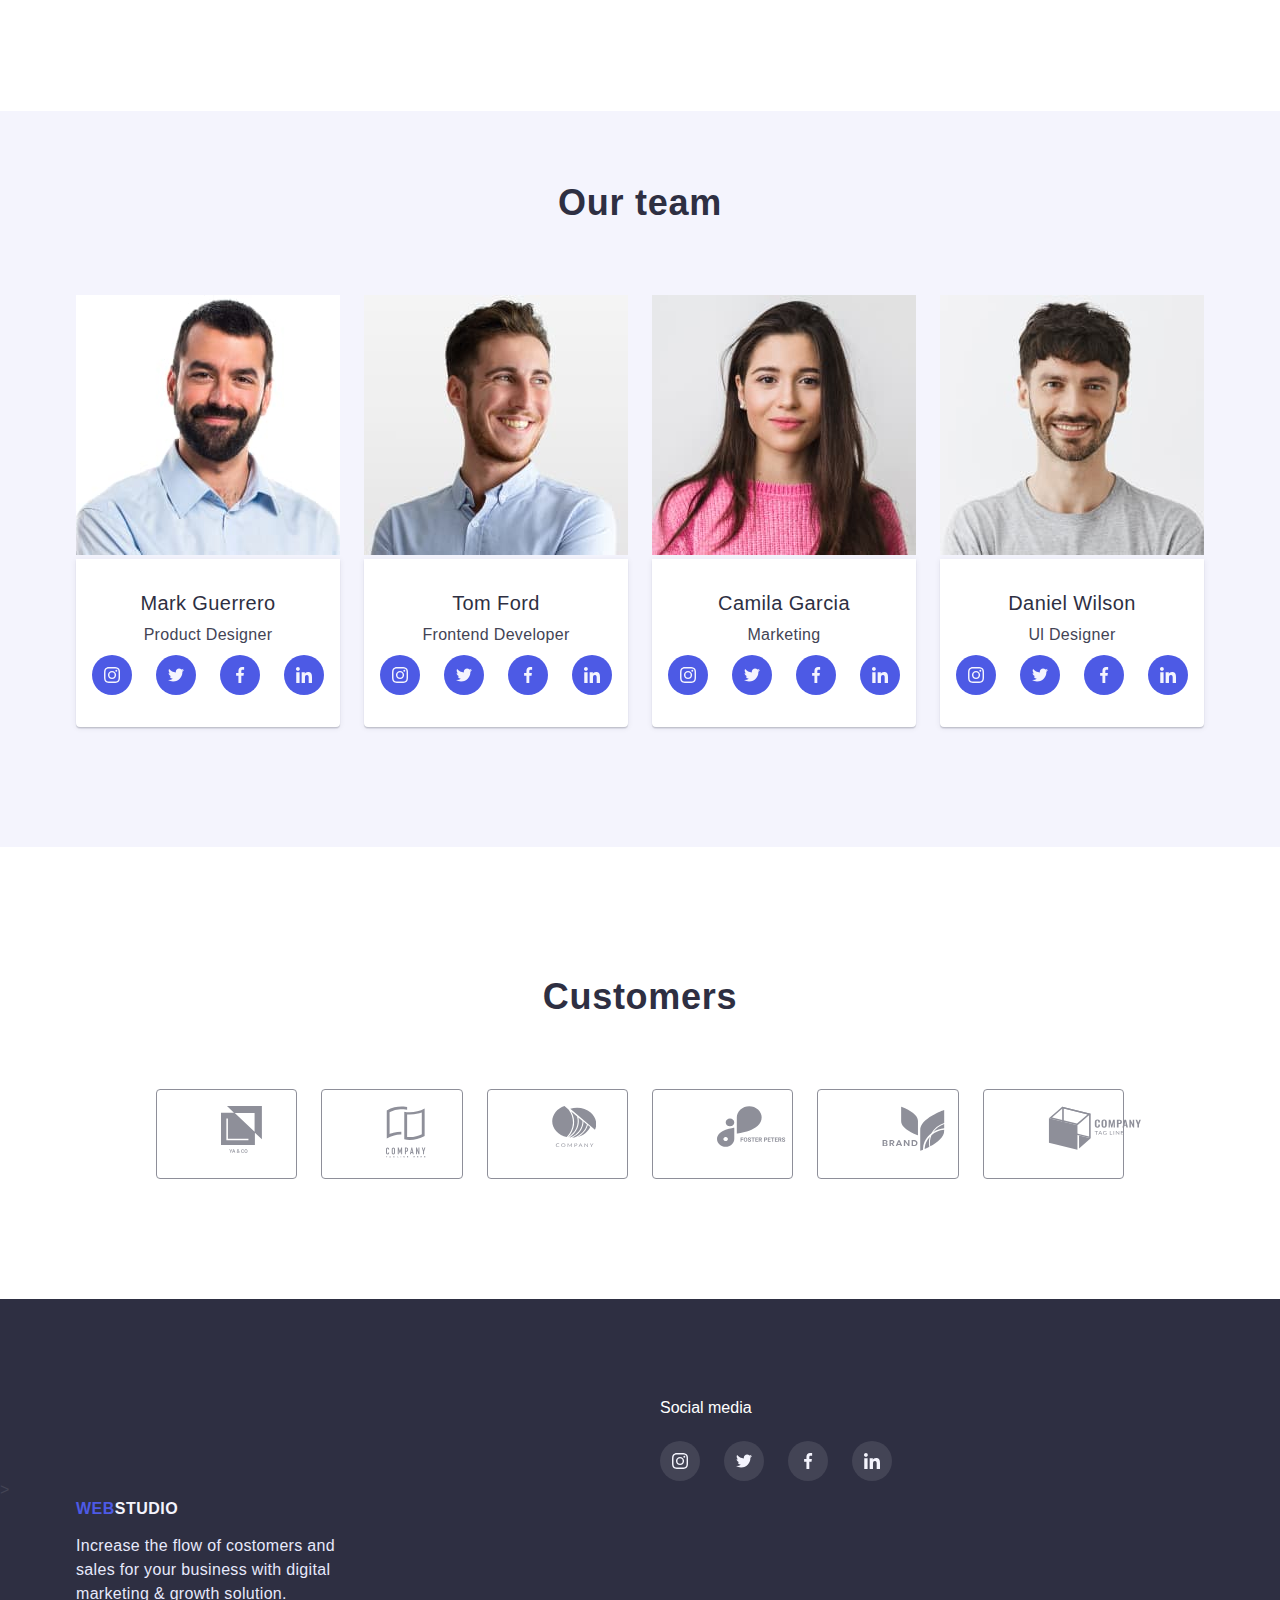
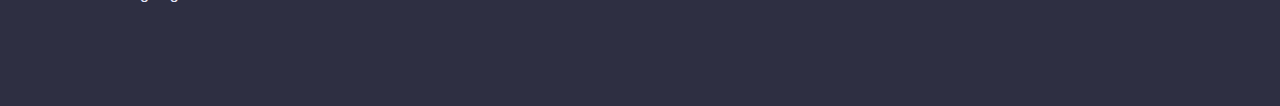
==== commit 4822127b: "updatenow" ====
--- a/index.html
+++ b/index.html
@@ -130,30 +130,30 @@
               <div class="card-content">
                 <h3 class="teams minor">Mark Guerrero</h3>
                 <p class="teams-indent indent">Product Designer</p>
-                <ul class="list-icons">
-                  <li class="icons">
-                    <a class="icons-links" href="" aria-label="Instagram link">
+                <ul class="list-icons list">
+                  <li class="icons">
+                    <a class="icon-links" href="" aria-label="Instagram link">
                       <svg class="team-links" width="16" height="16">
                         <use href="./img/icons.svg#icon-instagram"></use>
                       </svg>
                     </a>
                   </li>
                   <li class="icons">
-                    <a class="icons-links" href="" aria-label="Twitter link">
-                      <svg class="team-links" width="16" height="13">
+                    <a class="icon-links" href="" aria-label="Twitter link">
+                      <svg class="team-links" width="16" height="16">
                         <use href="./img/icons.svg#icon-twitter"></use>
                       </svg>
                     </a>
                   </li>
                   <li class="icons">
-                    <a class="icons-links" href="" aria-label="Facebook link">
-                      <svg class="team-links" width="8" height="16">
+                    <a class="icon-links" href="" aria-label="Facebook link">
+                      <svg class="team-links" width="16" height="16">
                         <use href="./img/icons.svg#icon-facebook"></use>
                       </svg>
                     </a>
                   </li>
                   <li class="icons">
-                    <a class="icons-links" href="" aria-label="Linkedin link">
+                    <a class="icon-links" href="" aria-label="Linkedin link">
                       <svg class="team-links" width="16" height="16">
                         <use href="./img/icons.svg#icon-linkedin"></use>
                       </svg>
@@ -168,7 +168,7 @@
               <div class="card-content">
                 <h3 class="teams minor">Tom Ford</h3>
                 <p class="teams-indent indent">Frontend Developer</p>
-                <ul class="list-icons">
+                <ul class="list-icons list">
                   <li class="icons">
                     <a class="icon-links" href="" aria-label="Instagram link">
                       <svg class="team-links" width="16" height="16">
@@ -178,14 +178,14 @@
                   </li>
                   <li class="icons">
                     <a class="icon-links" href="" aria-label="Twitter link">
-                      <svg class="team-links" width="16" height="13">
+                      <svg class="team-links" width="16" height="16">
                         <use href="./img/icons.svg#icon-twitter"></use>
                       </svg>
                     </a>
                   </li>
                   <li class="icons">
                     <a class="icon-links" href="" aria-label="Facebook link">
-                      <svg class="team-links" width="8" height="16">
+                      <svg class="team-links" width="16" height="16">
                         <use href="./img/icons.svg#icon-facebook"></use>
                       </svg>
                     </a>
@@ -205,7 +205,7 @@
               <div class="card-content">
                 <h3 class="teams minor">Camila Garcia</h3>
                 <p class="teams-indent indent">Marketing</p>
-                <ul class="list-icons">
+                <ul class="list-icons list">
                   <li class="icons">
                     <a class="icon-links" href="" aria-label="Instagram link">
                       <svg class="team-links" width="16" height="16">
@@ -215,14 +215,14 @@
                   </li>
                   <li class="icons">
                     <a class="icon-links" href="" aria-label="Twitter link">
-                      <svg class="team-links" width="16" height="13">
+                      <svg class="team-links" width="16" height="16">
                         <use href="./img/icons.svg#icon-twitter"></use>
                       </svg>
                     </a>
                   </li>
                   <li class="icons">
                     <a class="icon-links" href="" aria-label="Facebook link">
-                      <svg class="team-links" width="8" height="16">
+                      <svg class="team-links" width="16" height="16">
                         <use href="./img/icons.svg#icon-facebook"></use>
                       </svg>
                     </a>
@@ -242,7 +242,7 @@
               <div class="card-content">
                 <h3 class="teams minor">Daniel Wilson</h3>
                 <p class="teams-indent indent">Ul Designer</p>
-                <ul class="list-icons">
+                <ul class="list-icons list">
                   <li class="icons">
                     <a class="icon-links" href="" aria-label="Instagram link">
                       <svg class="team-links" width="16" height="16">
@@ -252,14 +252,14 @@
                   </li>
                   <li class="icons">
                     <a class="icon-links" href="" aria-label="Twitter link">
-                      <svg class="team-links" width="16" height="13">
+                      <svg class="team-links" width="16" height="16">
                         <use href="./img/icons.svg#icon-twitter"></use>
                       </svg>
                     </a>
                   </li>
                   <li class="icons">
                     <a class="icon-links" href="" aria-label="Facebook link">
-                      <svg class="team-links" width="8" height="16">
+                      <svg class="team-links" width="16" height="16">
                         <use href="./img/icons.svg#icon-facebook"></use>
                       </svg>
                     </a>
@@ -277,8 +277,89 @@
           </ul>
         </div>
       </section>
+      <section class="client">
+        <h2 class="subtitle">Customers</h2>
+        <ul class="client-icon list">
+          <li class="list-client">
+            <a class="link-client" href="">
+              <svg class="clients-links" width="41" height="46.97">
+                <use href="./img/icons.svg#icon-client1"></use>
+              </svg>
+            </a>
+          </li>
+          <li class="list-client">
+            <a class="link-client" href="">
+              <svg class="clients-links" width="40" height="52">
+                <use href="./img/icons.svg#icon-client2"></use>
+              </svg>
+            </a>
+          </li>
+          <li class="list-client">
+            <a class="link-client" href="">
+              <svg class="clients-links" width="44" height="41">
+                <use href="./img/icons.svg#icon-client3"></use>
+              </svg>
+            </a>
+          </li>
+          <li class="list-client">
+            <a class="link-client" href="">
+              <svg class="clients-links" width="84" height="41">
+                <use href="./img/icons.svg#icon-client4"></use>
+              </svg>
+            </a>
+          </li>
+          <li class="list-client">
+            <a class="link-client" href="">
+              <svg class="clients-links" width="63" height="45">
+                <use href="./img/icons.svg#icon-client5"></use>
+              </svg>
+            </a>
+          </li>
+          <li class="list-client">
+            <a class="link-client" href="">
+              <svg class="clients-links" width="94" height="44">
+                <use href="./img/icons.svg#icon-client6"></use>
+              </svg>
+            </a>
+          </li>
+        </ul>
+      </section>
     </main>
     <footer class="herofooter">
+      <div class="hero-spant">
+        <h3 class="footer-tittle">Social media</h3>
+        <ul class="list-footer">
+          <li class="list-foot">
+            <a class="link-footer" href="" aria-label="Instagram link">
+              <svg class="foot-links" width="16" height="16">
+                <use href="./img/icons.svg#icon-instagram"></use>
+              </svg>
+            </a>
+          </li>
+          <li class="list-foot">
+            <a class="link-footer" href="" aria-label="Twitter link">
+              <svg class="foot-links" width="16" height="16">
+                <use href="./img/icons.svg#icon-twitter"></use>
+              </svg>
+            </a>
+          </li>
+          <li class="list-foot">
+            <a class="link-footer" href="" aria-label="Facebook link">
+              <svg class="team-links" width="16" height="16">
+                <use href="./img/icons.svg#icon-facebook"></use>
+              </svg>
+            </a>
+          </li>
+          <li class="list-foot">
+            <a class="link-footer" href="" aria-label="Linkedin link">
+              <svg class="team-links" width="16" height="16">
+                <use href="./img/icons.svg#icon-linkedin"></use>
+              </svg>
+            </a>
+          </li>
+        </ul>
+      </div>
+      >
       <div class="container">
         <a class="footerlogo" href=""
           ><span class="logo">Web</span><span class="type">Studio</span></a
--- a/css/styles.css
+++ b/css/styles.css
@@ -319,6 +319,93 @@
   padding-left: 102.14px;
   padding-right: 102.14px;
 }
-.icons-links {
-  display: flex;
-}
+.list-icons {
+  display: flex;
+  gap: 24px;
+  justify-content: center;
+}
+.icons {
+  width: 40px;
+  height: 40px;
+}
+.icon-links {
+  display: flex;
+  align-items: center;
+  justify-content: center;
+  width: 100%;
+  height: 100%;
+  border-radius: 50%;
+  background-color: #4d5ae5;
+  fill: #f4f4fd;
+}
+.icon-links:hover {
+  background-color: #404bbf;
+}
+.client {
+  margin-top: 130px;
+}
+.client-icon {
+  padding-top: 72px;
+  display: flex;
+  gap: 24px;
+  justify-content: center;
+  margin-left: 156px;
+  margin-right: 156px;
+}
+.list-client {
+  width: 170px;
+  height: 90px;
+  border: 1px solid #8e8f99;
+  border-radius: 4px;
+  margin-bottom: 120px;
+  width: 170px;
+  height: 90px;
+}
+.link-client {
+  fill: #8e8f99;
+  position: absolute;
+  padding-top: 16px;
+  padding-left: 64px;
+  padding-bottom: 16px;
+  padding-right: 32px;
+}
+
+.list-client:hover {
+  border-color: #404bbf;
+}
+.clients-links:hover {
+  background-color: #404bbf;
+}
+.hero-spant {
+  margin-left: 540px;
+  padding-left: 120px;
+}
+.list-footer {
+  padding-top: 24px;
+  display: flex;
+  gap: 24px;
+  list-style: none;
+}
+.list-foot {
+  width: 40px;
+  height: 40px;
+}
+.link-footer {
+  display: flex;
+  align-items: center;
+  justify-content: center;
+  width: 100%;
+  height: 100%;
+  border-radius: 50%;
+  background-color: #ffffff1a;
+  fill: #f4f4fd;
+}
+.link-footer:hover {
+  background-color: #31d0aa;
+}
+.footer-tittle {
+  font-size: 16px;
+  color: #ffffff;
+  font-family: "Roboto", sans-serif;
+  font-weight: 500;
+}
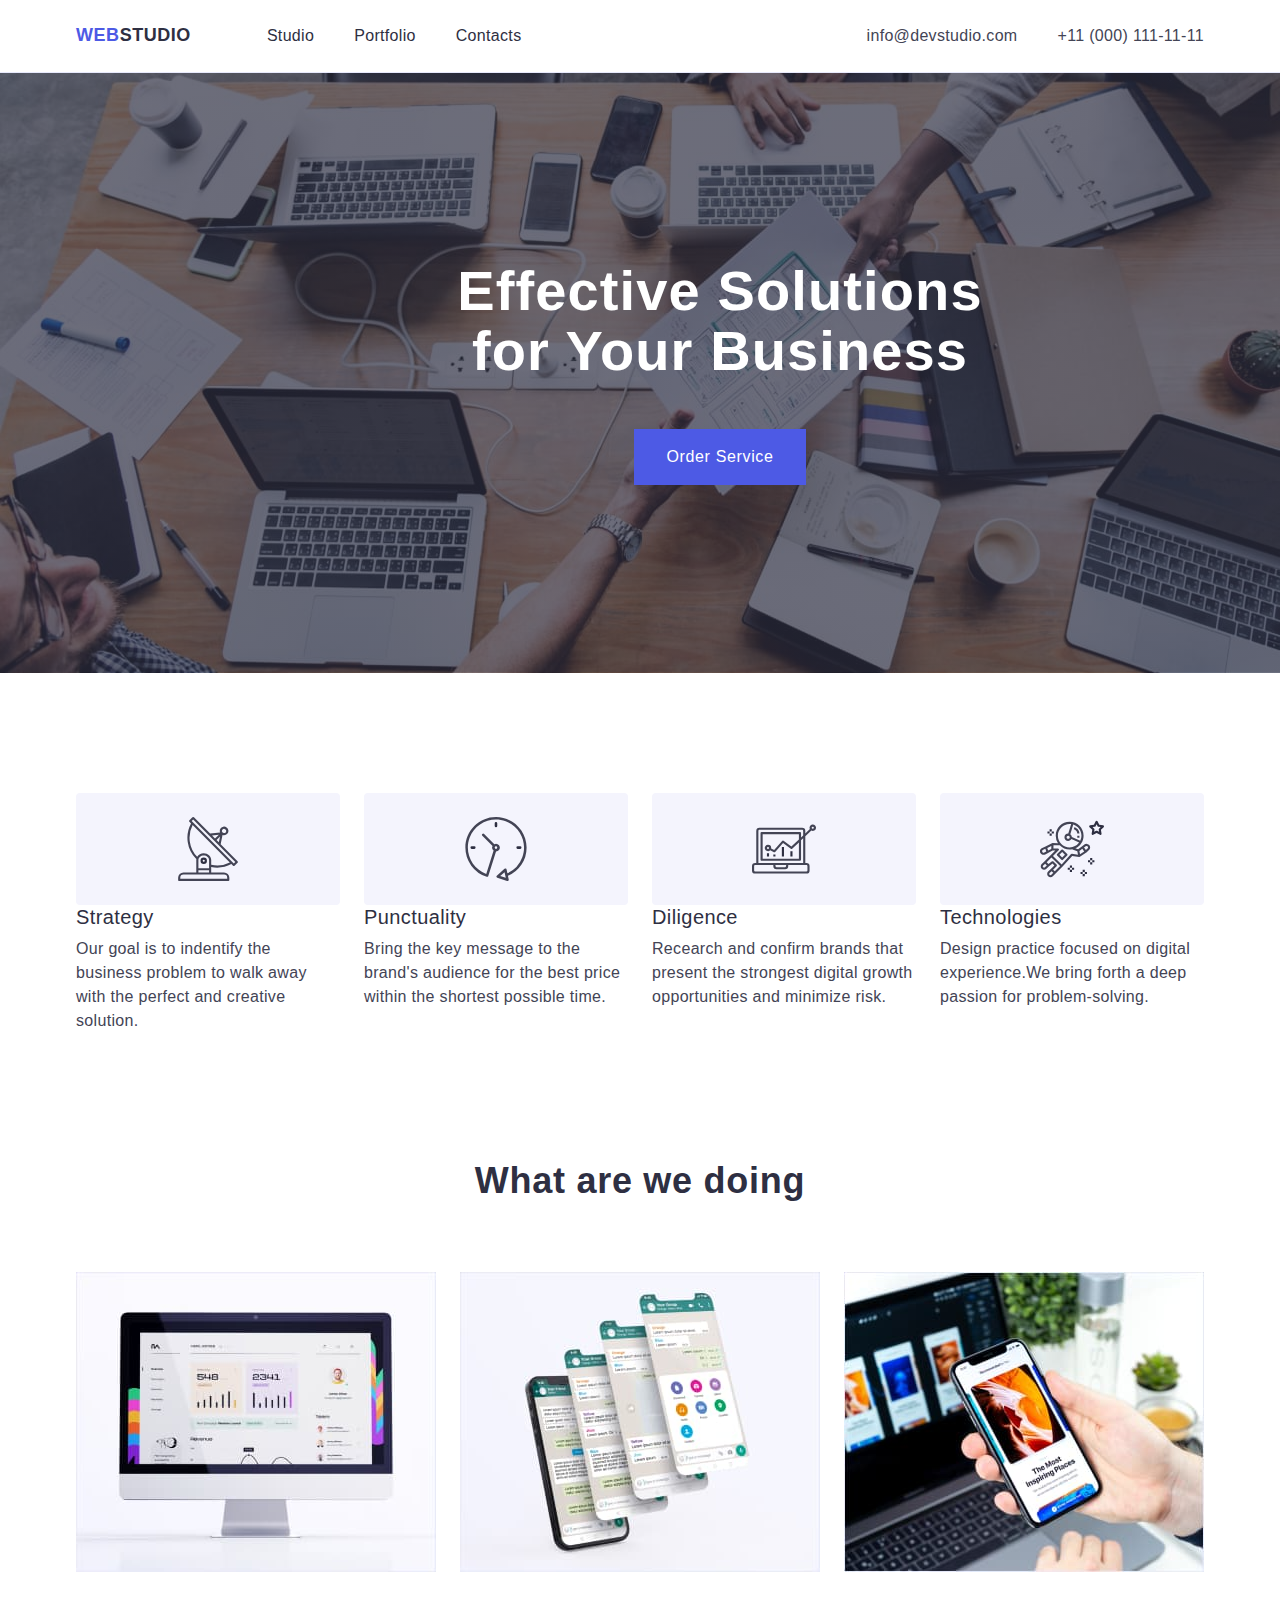
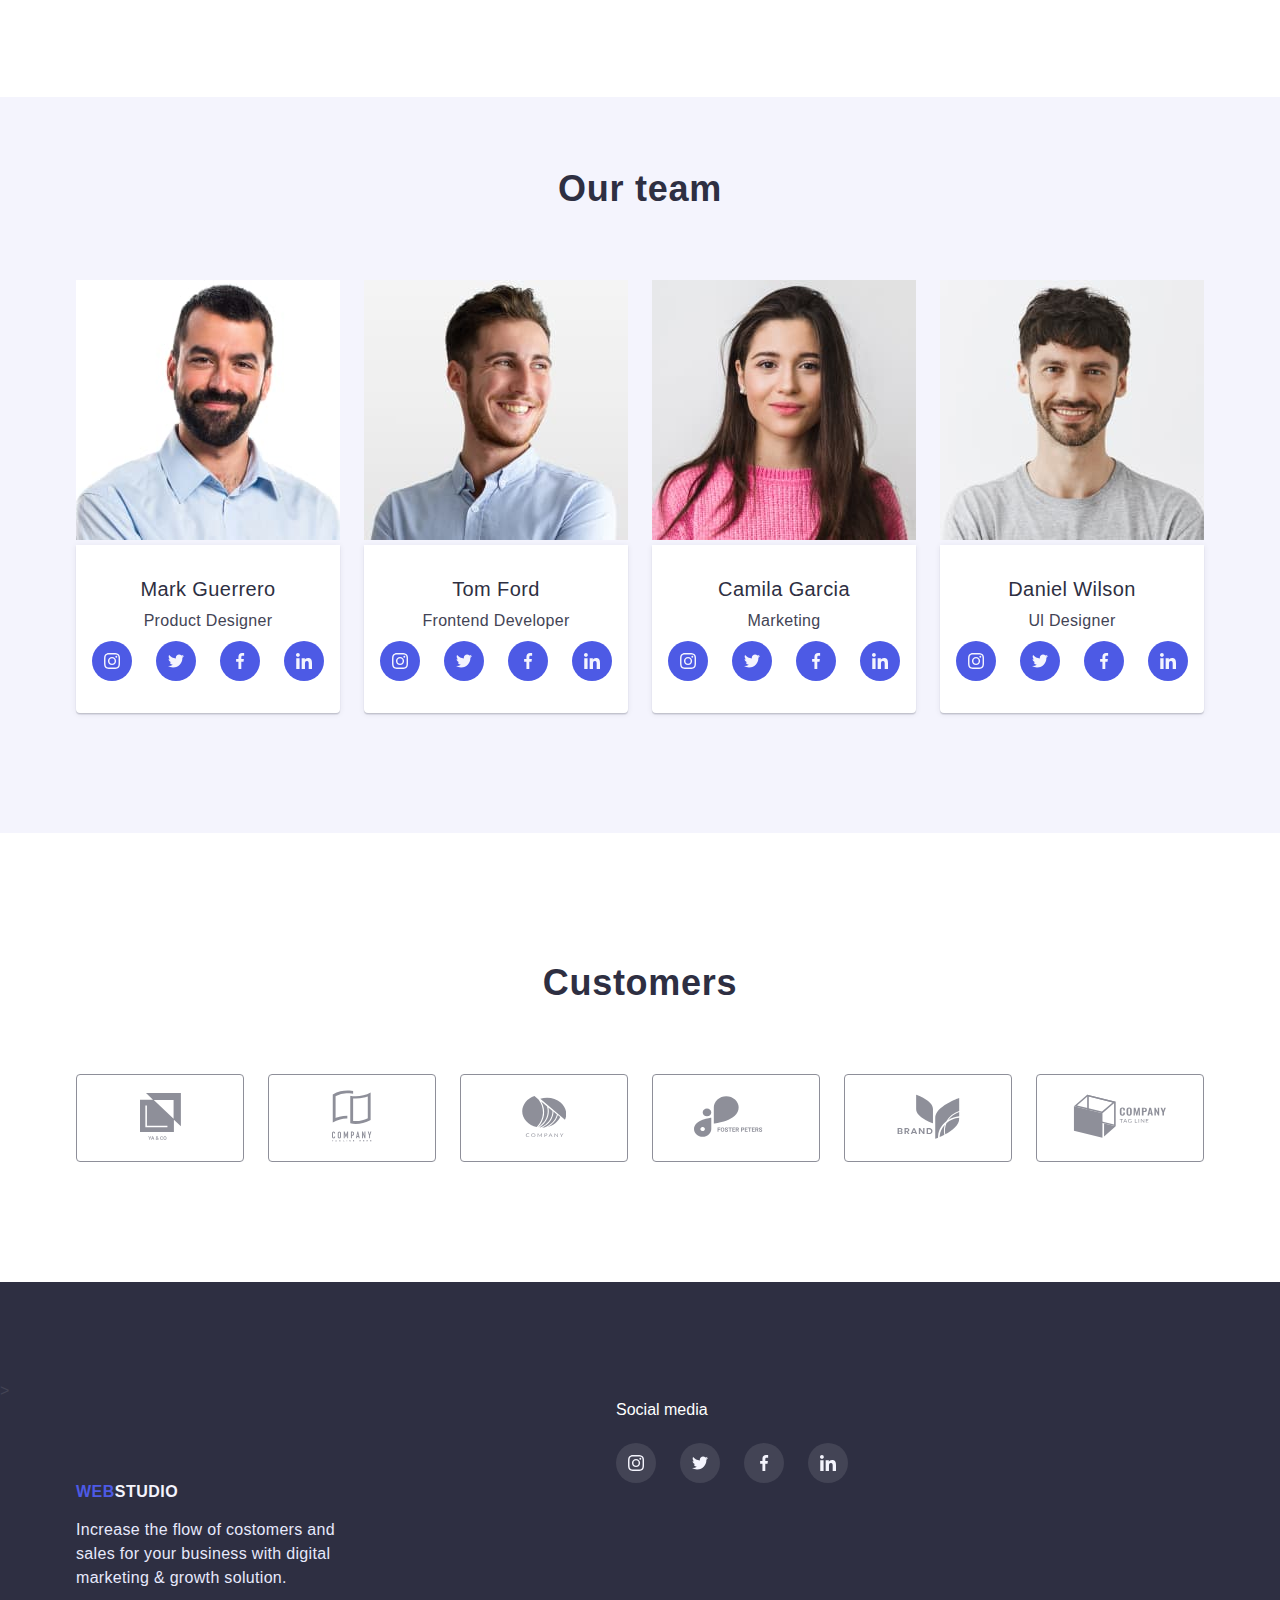
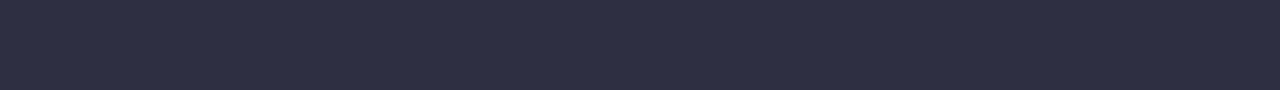
==== commit c857ab82: "nrw update" ====
--- a/index.html
+++ b/index.html
@@ -63,9 +63,11 @@
           <h2 hidden>features</h2>
           <ul class="advantages list">
             <li class="iteam">
-              <svg class="advantages-icon" width="64" height="64">
-                <use href="./img/icons.svg#icon-antenna"></use>
-              </svg>
+              <div class="advantages-icon">
+                <svg class="advantage-icons" width="64" height="64">
+                  <use href="./img/icons.svg#icon-antenna"></use>
+                </svg>
+              </div>
               <h3 class="minor">Strategy</h3>
               <p class="indent">
                 Our goal is to indentify the business problem to walk away with
@@ -73,9 +75,11 @@
               </p>
             </li>
             <li class="iteam">
-              <svg class="advantages-icon" width="64" height="64">
-                <use href="./img/icons.svg#icon-clock"></use>
-              </svg>
+              <div class="advantages-icon">
+                <svg class="advantage-icons" width="64" height="64">
+                  <use href="./img/icons.svg#icon-clock"></use>
+                </svg>
+              </div>
               <h3 class="minor">Punctuality</h3>
               <p class="indent">
                 Bring the key message to the brand's audience for the best price
@@ -83,9 +87,11 @@
               </p>
             </li>
             <li class="iteam">
-              <svg class="advantages-icon" width="64" heigh="64">
-                <use href="./img/icons.svg#icon-diagram"></use>
-              </svg>
+              <div class="advantages-icon">
+                <svg class="advantage-icons" width="64" height="64">
+                  <use href="./img/icons.svg#icon-diagram"></use>
+                </svg>
+              </div>
               <h3 class="minor">Diligence</h3>
               <p class="indent">
                 Recearch and confirm brands that present the strongest digital
@@ -93,9 +99,11 @@
               </p>
             </li>
             <li class="iteam">
-              <svg class="advantages-icon" width="64" heigh="64">
-                <use href="./img/icons.svg#icon-astronaut"></use>
-              </svg>
+              <div class="advantages-icon">
+                <svg class="advantage-icons" width="64" height="64">
+                  <use href="./img/icons.svg#icon-astronaut"></use>
+                </svg>
+              </div>
               <h3 class="minor">Technologies</h3>
               <p class="indent">
                 Design practice focused on digital experience.We bring forth a
@@ -326,41 +334,41 @@
       </section>
     </main>
     <footer class="herofooter">
-      <div class="hero-spant">
-        <h3 class="footer-tittle">Social media</h3>
-        <ul class="list-footer">
-          <li class="list-foot">
-            <a class="link-footer" href="" aria-label="Instagram link">
-              <svg class="foot-links" width="16" height="16">
-                <use href="./img/icons.svg#icon-instagram"></use>
-              </svg>
-            </a>
-          </li>
-          <li class="list-foot">
-            <a class="link-footer" href="" aria-label="Twitter link">
-              <svg class="foot-links" width="16" height="16">
-                <use href="./img/icons.svg#icon-twitter"></use>
-              </svg>
-            </a>
-          </li>
-          <li class="list-foot">
-            <a class="link-footer" href="" aria-label="Facebook link">
-              <svg class="team-links" width="16" height="16">
-                <use href="./img/icons.svg#icon-facebook"></use>
-              </svg>
-            </a>
-          </li>
-          <li class="list-foot">
-            <a class="link-footer" href="" aria-label="Linkedin link">
-              <svg class="team-links" width="16" height="16">
-                <use href="./img/icons.svg#icon-linkedin"></use>
-              </svg>
-            </a>
-          </li>
-        </ul>
-      </div>
       >
       <div class="container">
+        <div class="hero-spant">
+          <h3 class="footer-tittle">Social media</h3>
+          <ul class="list-footer">
+            <li class="list-foot">
+              <a class="link-footer" href="" aria-label="Instagram link">
+                <svg class="foot-links" width="16" height="16">
+                  <use href="./img/icons.svg#icon-instagram"></use>
+                </svg>
+              </a>
+            </li>
+            <li class="list-foot">
+              <a class="link-footer" href="" aria-label="Twitter link">
+                <svg class="foot-links" width="16" height="16">
+                  <use href="./img/icons.svg#icon-twitter"></use>
+                </svg>
+              </a>
+            </li>
+            <li class="list-foot">
+              <a class="link-footer" href="" aria-label="Facebook link">
+                <svg class="team-links" width="16" height="16">
+                  <use href="./img/icons.svg#icon-facebook"></use>
+                </svg>
+              </a>
+            </li>
+            <li class="list-foot">
+              <a class="link-footer" href="" aria-label="Linkedin link">
+                <svg class="team-links" width="16" height="16">
+                  <use href="./img/icons.svg#icon-linkedin"></use>
+                </svg>
+              </a>
+            </li>
+          </ul>
+        </div>
         <a class="footerlogo" href=""
           ><span class="logo">Web</span><span class="type">Studio</span></a
         >
--- a/css/styles.css
+++ b/css/styles.css
@@ -105,6 +105,9 @@
   background-repeat: no-repeat;
   background-position: center;
   background-size: cover;
+  width: 1440px;
+  margin-left: auto;
+  margin-right: auto;
 }
 .title {
   font-size: 56px;
@@ -312,13 +315,13 @@
 }
 .advantages-icon {
   background-color: #f4f4fd;
-  width: 264px;
-  height: 122px;
-  padding-top: 24px;
-  padding-bottom: 24px;
-  padding-left: 102.14px;
-  padding-right: 102.14px;
-}
+  display: flex;
+  align-items: center;
+  justify-content: center;
+  border-radius: 4px;
+  height: 112px;
+}
+
 .list-icons {
   display: flex;
   gap: 24px;
@@ -341,47 +344,49 @@
 .icon-links:hover {
   background-color: #404bbf;
 }
+.icon-links:focus {
+  background-color: #404bbf;
+}
 .client {
-  margin-top: 130px;
+  padding-top: 130px;
+  padding-bottom: 120px;
 }
 .client-icon {
   padding-top: 72px;
   display: flex;
   gap: 24px;
   justify-content: center;
-  margin-left: 156px;
-  margin-right: 156px;
 }
 .list-client {
-  width: 170px;
-  height: 90px;
+  width: 168px;
+  height: 88px;
   border: 1px solid #8e8f99;
   border-radius: 4px;
-  margin-bottom: 120px;
-  width: 170px;
-  height: 90px;
+  display: flex;
+  justify-content: center;
+  align-items: center;
 }
 .link-client {
   fill: #8e8f99;
-  position: absolute;
-  padding-top: 16px;
-  padding-left: 64px;
-  padding-bottom: 16px;
-  padding-right: 32px;
 }
 
 .list-client:hover {
   border-color: #404bbf;
 }
+.list-client:focus {
+  border-color: #404bbf;
+}
 .clients-links:hover {
-  background-color: #404bbf;
+  fill: #404bbf;
+}
+.clients-links:focus {
+  fill: #404bbf;
 }
 .hero-spant {
-  margin-left: 540px;
-  padding-left: 120px;
+  padding-left: 540px;
 }
 .list-footer {
-  padding-top: 24px;
+  margin-top: 24px;
   display: flex;
   gap: 24px;
   list-style: none;
@@ -403,6 +408,10 @@
 .link-footer:hover {
   background-color: #31d0aa;
 }
+.link-footer:focus {
+  background-color: #31d0aa;
+}
+
 .footer-tittle {
   font-size: 16px;
   color: #ffffff;
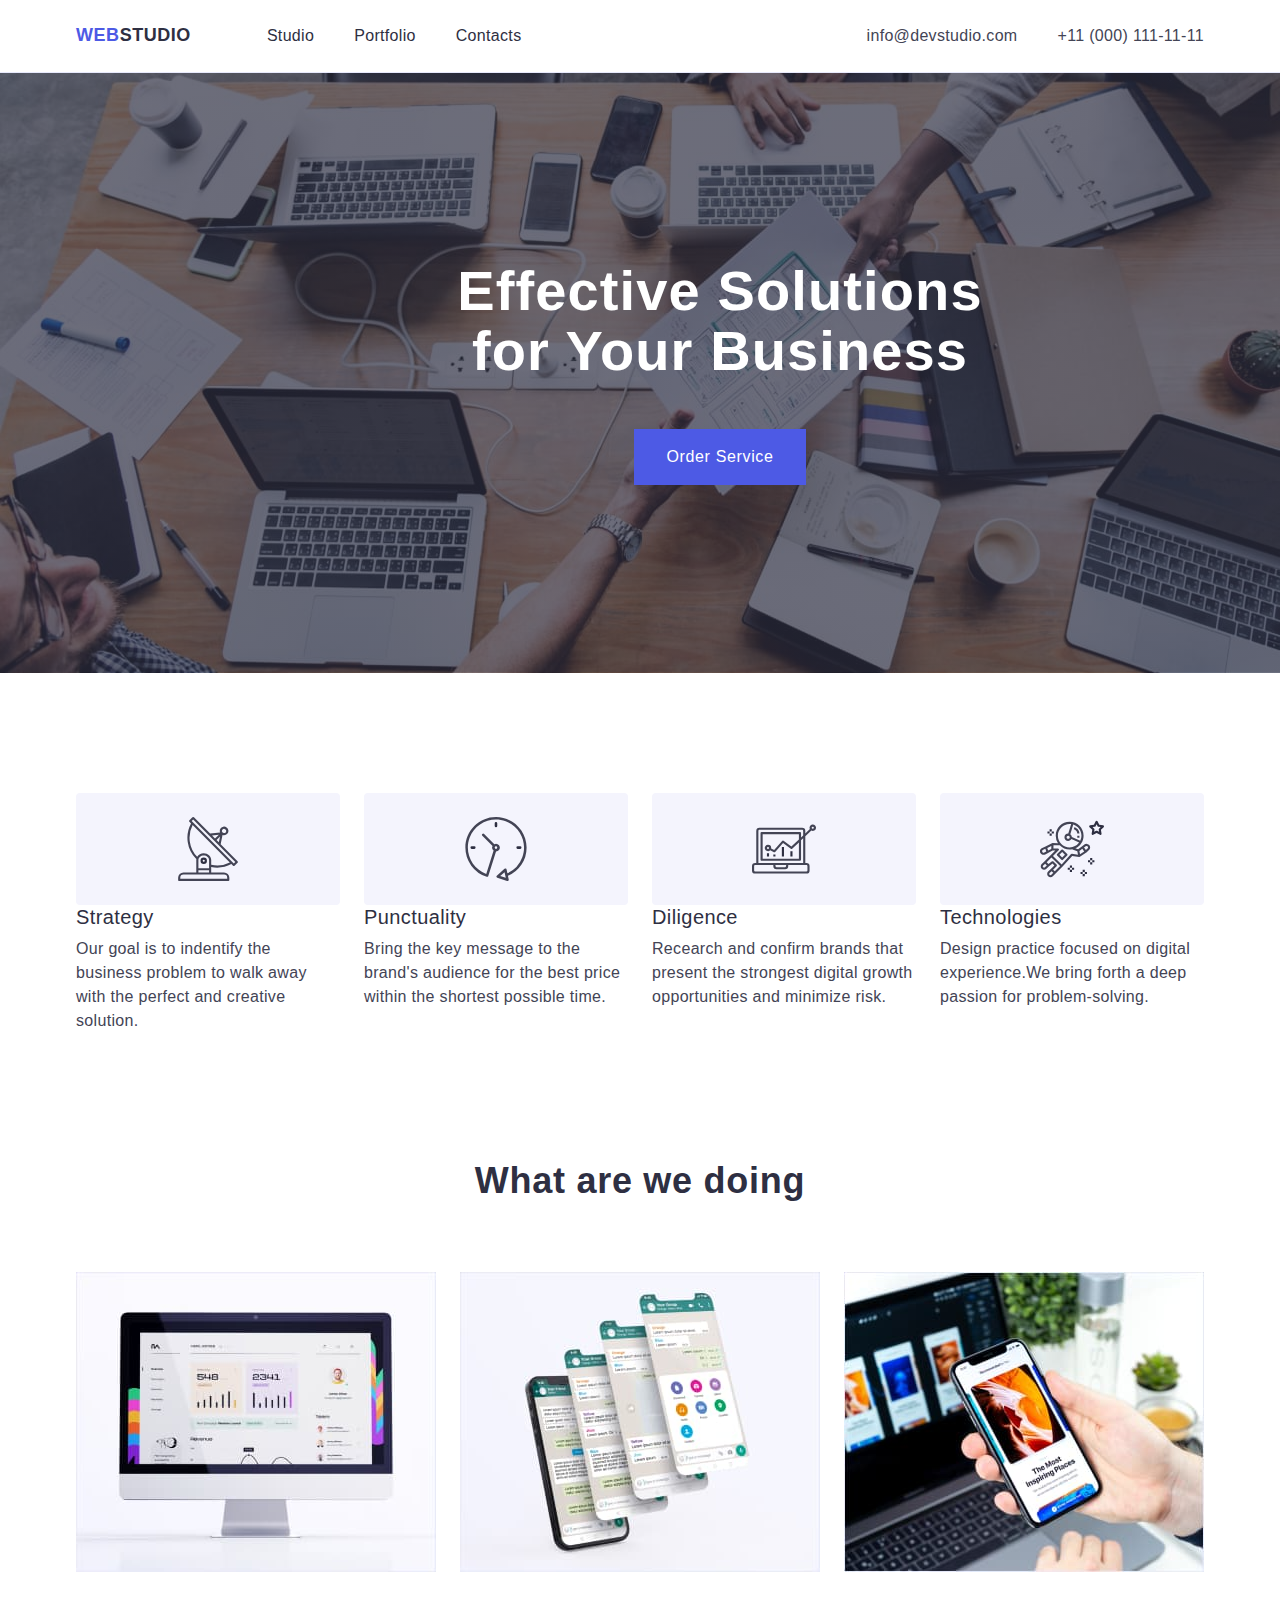
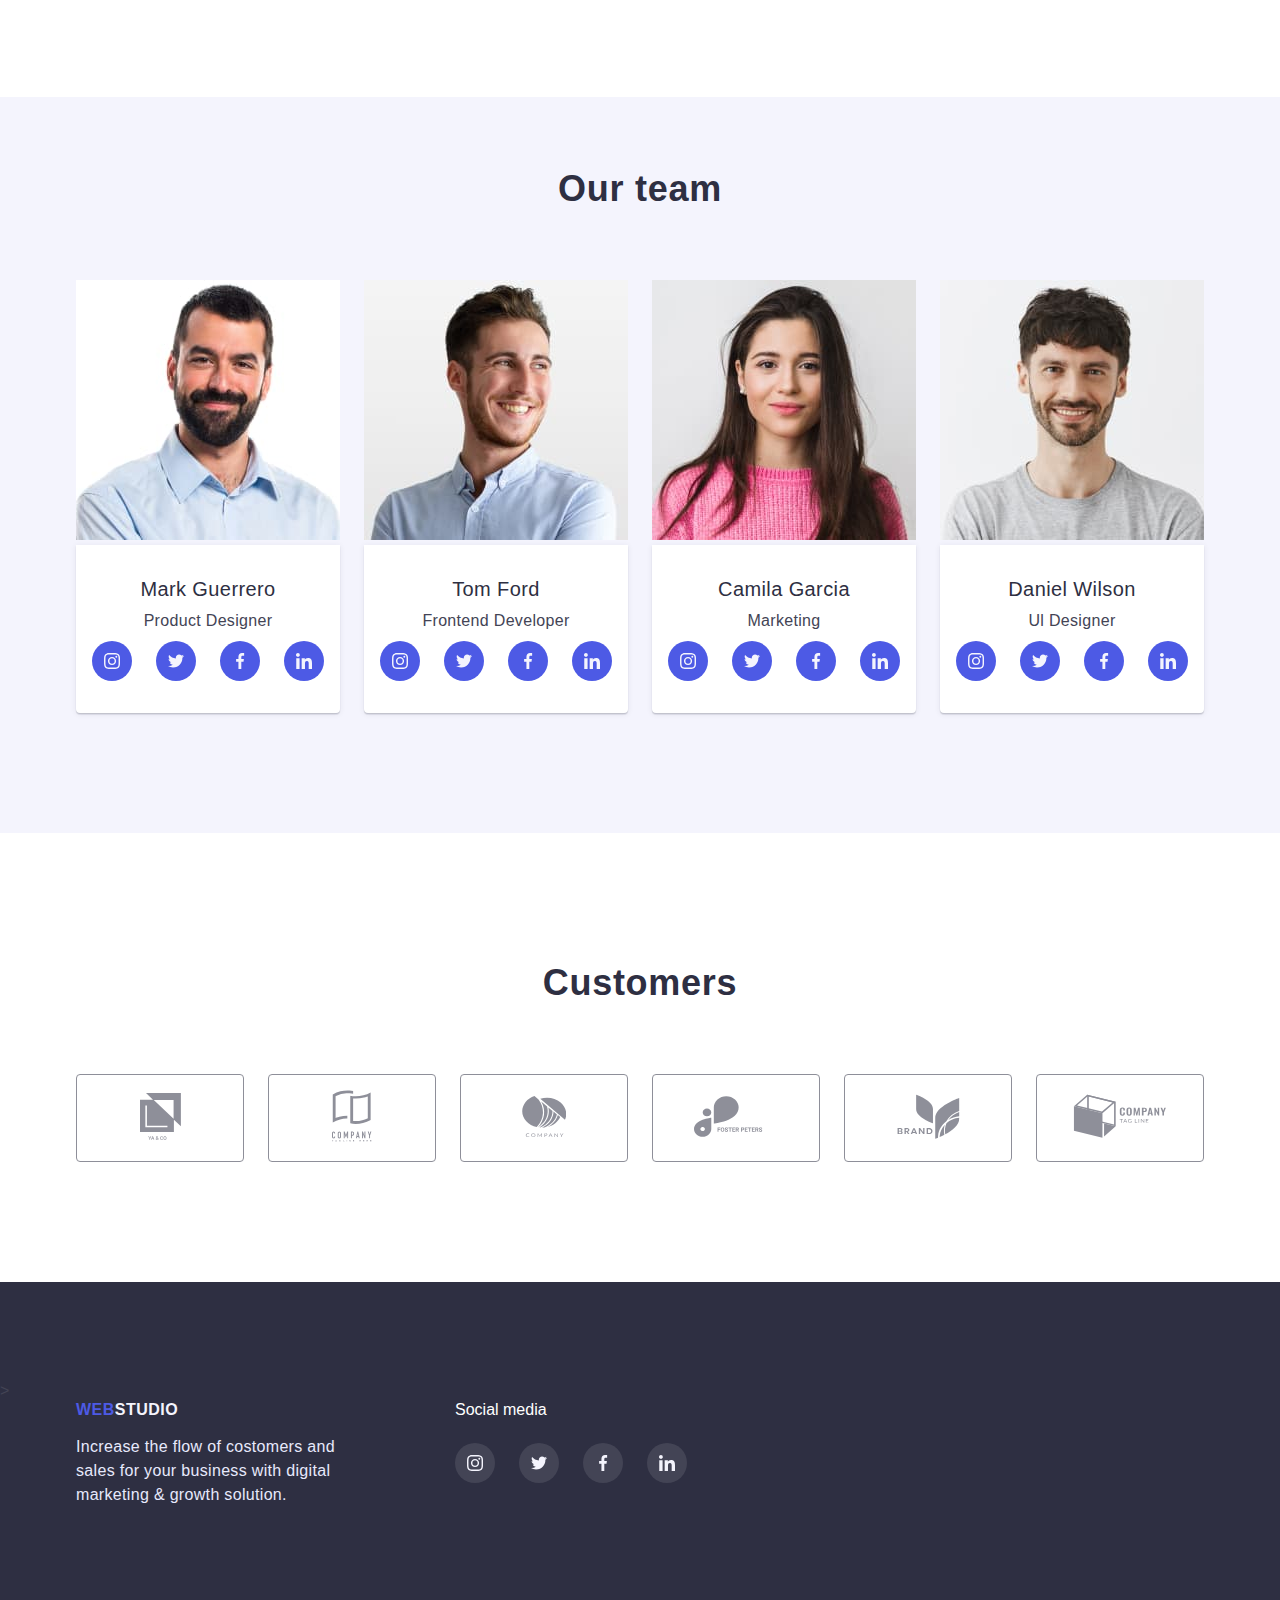
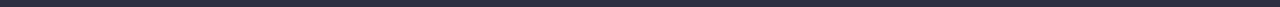
==== commit 273bab42: "new update" ====
--- a/index.html
+++ b/index.html
@@ -335,7 +335,17 @@
     </main>
     <footer class="herofooter">
       >
-      <div class="container">
+      <div class="first-div container">
+        <div class="footer-container">
+          <a class="footerlogo" href=""
+            ><span class="logo">Web</span><span class="type">Studio</span></a
+          >
+          <p class="subfooter">
+            Increase the flow of costomers and<br />
+            sales for your business with digital<br />
+            marketing & growth solution.
+          </p>
+        </div>
         <div class="hero-spant">
           <h3 class="footer-tittle">Social media</h3>
           <ul class="list-footer">
@@ -369,14 +379,6 @@
             </li>
           </ul>
         </div>
-        <a class="footerlogo" href=""
-          ><span class="logo">Web</span><span class="type">Studio</span></a
-        >
-        <p class="subfooter">
-          Increase the flow of costomers and<br />
-          sales for your business with digital<br />
-          marketing & growth solution.
-        </p>
       </div>
     </footer>
   </body>
--- a/css/styles.css
+++ b/css/styles.css
@@ -383,8 +383,9 @@
   fill: #404bbf;
 }
 .hero-spant {
-  padding-left: 540px;
-}
+  padding-left: 120px;
+}
+
 .list-footer {
   margin-top: 24px;
   display: flex;
@@ -418,3 +419,6 @@
   font-family: "Roboto", sans-serif;
   font-weight: 500;
 }
+.first-div {
+  display: flex;
+}
